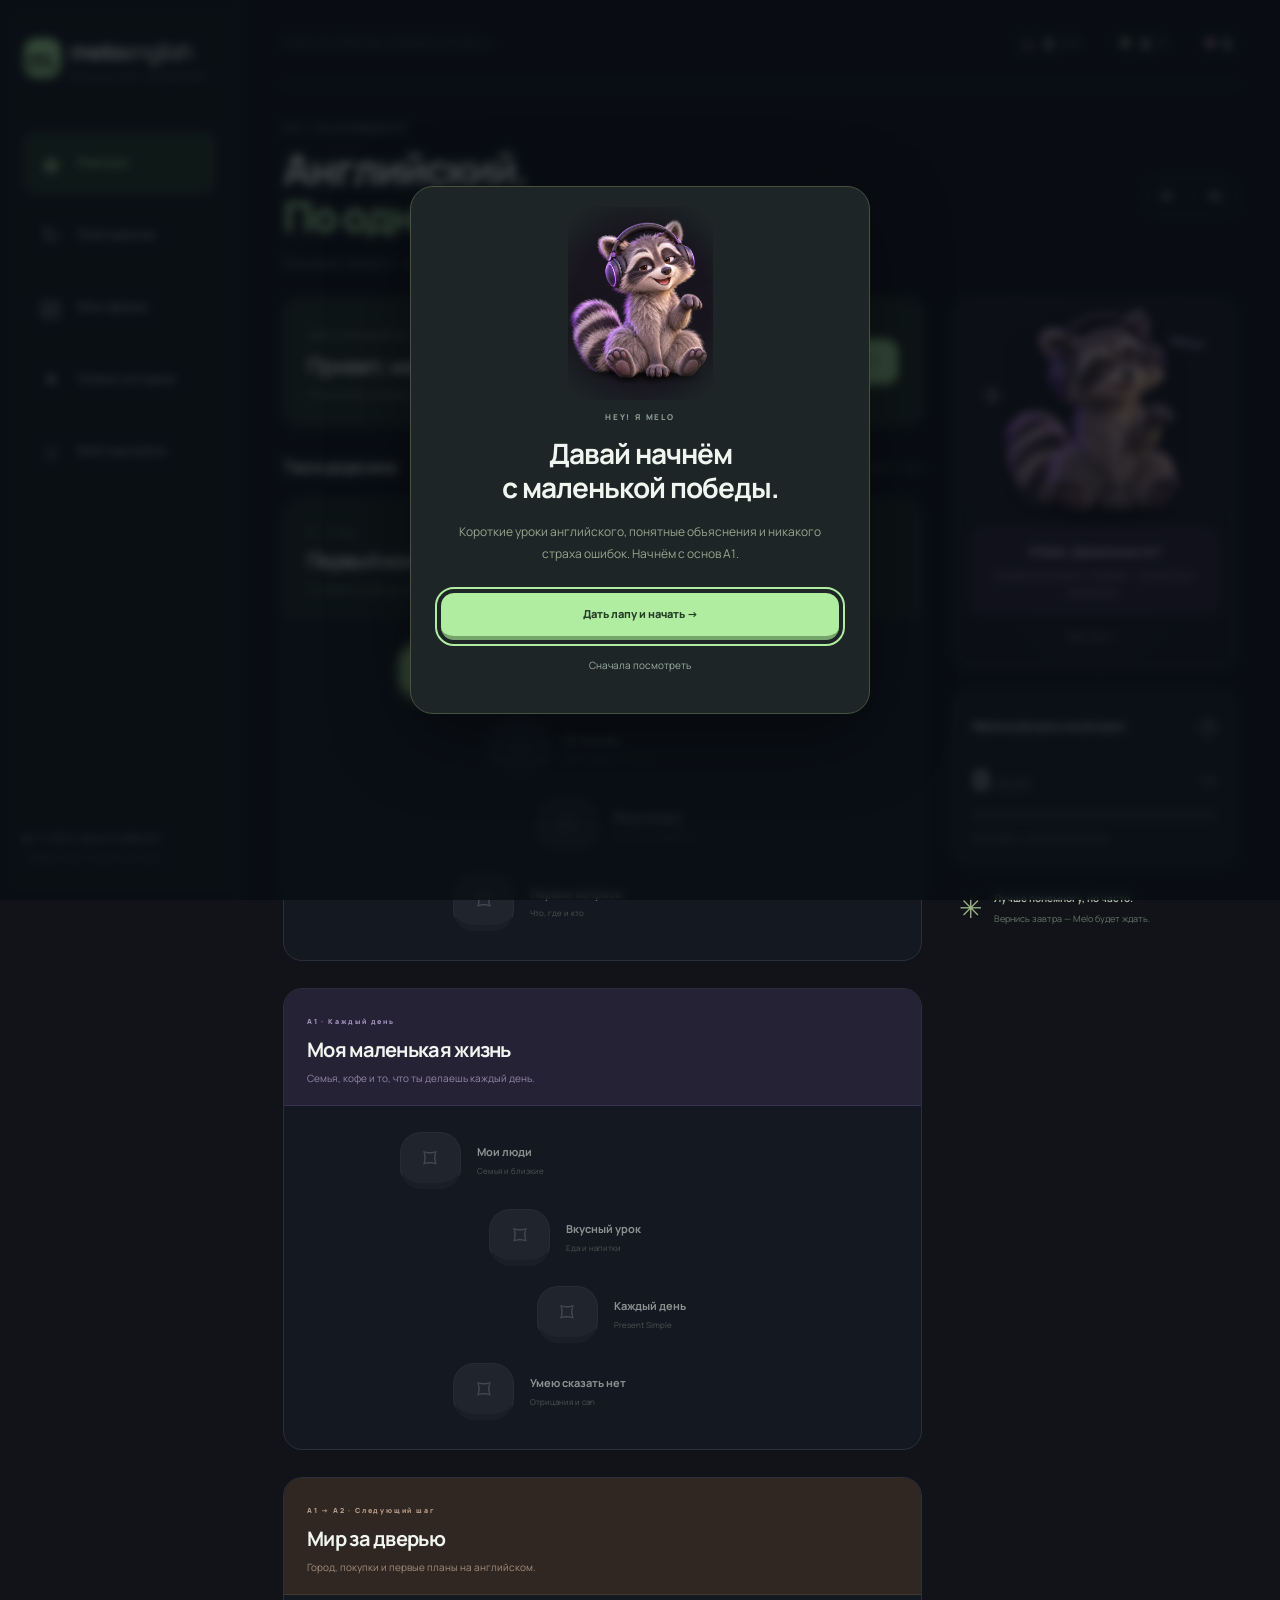
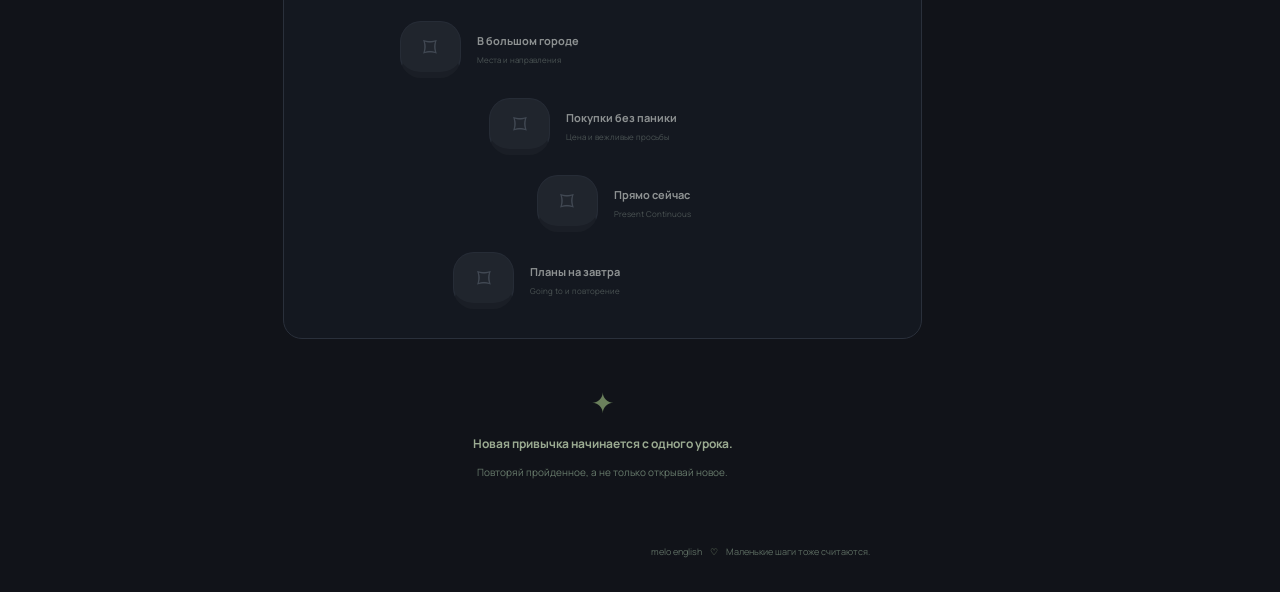
==== english/index.html @ e431b1c8 "Build Melo English learning app with 12 lessons, review, progress sync and gated Stars pack" ====
<!doctype html><html lang="ru"><head><meta charset="utf-8"><meta name="viewport" content="width=device-width,initial-scale=1,viewport-fit=cover"><meta name="theme-color" content="#111319"><title>Melo English — английский в хороших лапах</title><meta name="description" content="Короткие игровые уроки английского с енотом Melo: фразы, аудирование, повторение ошибок и прогресс."><link rel="stylesheet" href="style.css?v=1"><script src="https://telegram.org/js/telegram-web-app.js"></script></head><body>
<aside class="sidebar"><a class="brand" href="./"><span class="brand-mark">m.</span><span>melo<span class="brand-light">english</span><small>МАЛЕНЬКИЕ ШАГИ. БОЛЬШОЙ МИР.</small></span></a><nav aria-label="Разделы"><button data-page="learn" class="active"><span>◈</span>Учиться</button><button data-page="practice"><span>↻</span>Повторение<i id="mistakeBadge" hidden>0</i></button><button data-page="words"><span>▤</span>Мои фразы</button><button data-page="shop"><span>✦</span>Новые истории</button><button data-page="profile"><span>☺</span>Мой прогресс</button></nav><div class="sidebar-bottom"><span class="online-dot"></span> С тобой, фраза за фразой.<p>Никакой гонки. Только твой темп.</p></div></aside>
<main id="dashboard"><header class="topbar"><span id="breadcrumb">ТВОЙ АНГЛИЙСКИЙ НАЧИНАЕТСЯ ЗДЕСЬ</span><div class="stats"><button id="streakStat" title="Серия дней"><span>♨</span><b id="streakNumber">0</b><small>дней</small></button><button id="xpStat" title="Опыт"><span>✦</span><b id="xpNumber">0</b><small>XP</small></button><button id="heartsStat" title="Энергия для занятий"><span>♥</span><b id="heartsNumber">5</b></button></div></header>
<section id="learnPage" class="page"><div class="page-intro"><div><div class="eyebrow">HEY, ТЫ СПРАВИШЬСЯ</div><h1>Английский.<br><span>По одной победе.</span></h1><p>Пять минут сегодня — чуть больше уверенности завтра.</p></div><span class="level-pill">A1 <span>→</span> A2</span></div><div class="learning-layout"><div class="course-column"><article class="continue-card"><div><span class="eyebrow">ТВОЙ СЛЕДУЮЩИЙ ШАГ</span><h2 id="nextLessonTitle">Привет, мир</h2><p id="nextLessonDescription">Начни с простого hello.</p></div><button id="continueBtn" class="primary">Начать урок <span>→</span></button></article><div class="path-title"><h2>Твоя дорожка</h2><span>12 коротких уроков · 3 главы</span></div><div id="lessonPath"></div><div class="course-end"><span>✦</span><h3>Новая привычка начинается с одного урока.</h3><p>Повторяй пройденное, а не только открывай новое.</p></div></div><aside class="learning-aside"><article class="melo-card"><div class="melo-art"><div class="raccoon" role="img" aria-label="Енот Melo в фиолетовых наушниках"></div><span class="floating-note">hello!</span><span class="floating-spark">✧</span></div><div class="melo-chat"><b>Я Melo. Давай вместе?</b><p id="meloMessage">Ошибаться можно. Главное — не бояться пробовать.</p></div><button id="helloMelo" class="quiet-btn">Дай лапу ♡</button></article><article class="goal-card"><div class="card-top"><h3>Маленькая цель на сегодня</h3><span>◷</span></div><div class="goal-values"><b><span id="todayXp">0</span> <small>/ <span id="goalValue">20</span> XP</small></b><span id="goalPercent">0%</span></div><div class="meter"><div id="goalBar"></div></div><p id="goalMessage">Один урок — уже отличный план.</p></article><article class="mini-tip"><span>✳</span><div><b>Лучше понемногу, но часто.</b><p>Вернись завтра — Melo будет ждать.</p></div></article></aside></div></section>
<section id="practicePage" class="page" hidden><div class="page-intro"><div><div class="eyebrow">ОШИБКИ — ЭТО ПОДСКАЗКИ</div><h1>Попробуем<br><span>ещё раз?</span></h1><p>Сложные фразы возвращаются, пока не станут знакомыми.</p></div></div><div class="practice-hero"><span class="practice-symbol">↻</span><div><h2>Тренировка без давления</h2><p id="practiceDescription">Повтори фразы из пройденных уроков.</p></div><button id="practiceBtn" class="primary">Повторить · 5 минут</button></div><h2 class="section-label">Фразы, которым нужно внимание</h2><div id="mistakesList"></div></section>
<section id="wordsPage" class="page" hidden><div class="page-intro"><div><div class="eyebrow">ТВОЙ МАЛЕНЬКИЙ РАЗГОВОРНИК</div><h1>Не просто слова.<br><span>Готовые фразы.</span></h1><p>Всё, что ты уже встретил в уроках.</p></div></div><label class="word-search">⌕ <input id="wordSearch" type="search" placeholder="Найти фразу по-русски или по-английски" aria-label="Поиск фраз"></label><div id="wordsList"></div></section>
<section id="shopPage" class="page" hidden><div class="page-intro"><div><div class="eyebrow">АНГЛИЙСКИЙ ДЛЯ ТВОЕЙ ЖИЗНИ</div><h1>Больше историй.<br><span>Больше уверенности.</span></h1><p>Основной курс бесплатный. Дополнительные истории — по желанию.</p></div></div><article class="pack-card"><div class="pack-visual"><span>✈</span><i>LONDON · COFFEE · LET’S GO</i></div><div class="pack-info"><span class="eyebrow">ТЕМАТИЧЕСКИЙ НАБОР · A1–A2</span><h2>В поездке — как дома</h2><p>Шесть ситуаций: аэропорт, отель, кафе, транспорт, покупки и помощь. 36 полезных фраз с заданиями.</p><ul><li>Доступ без срока действия</li><li>Письмо, аудирование и сборка фраз</li><li>Объяснения ошибок и повторение</li></ul><button id="buyPack" class="primary">Проверяем доступность…</button><small id="salesNote">Оплата только через Telegram Stars. Разовая покупка, без подписки.</small></div></article><div id="premiumLessons"></div><p class="store-note">Покупка не нужна для продолжения основного курса. Доступ к набору выдаётся после подтверждения оплаты сервером. Вопросы по покупке — /paysupport в боте.</p><button id="restorePurchases" class="quiet-btn">Обновить покупки</button></section>
<section id="profilePage" class="page" hidden><div class="page-intro"><div><div class="eyebrow">ТВОЙ ПУТЬ — ТВОИМ ТЕМПОМ</div><h1>Уже есть<br><span>чем гордиться.</span></h1></div></div><div class="profile-grid"><article><span>✦</span><b id="profileXp">0</b><small>опыта получено</small></article><article><span>✓</span><b id="profileLessons">0</b><small>уроков пройдено</small></article><article><span>♨</span><b id="profileStreak">0</b><small>дней подряд</small></article></div><h2 class="section-label">Маленькие победы</h2><div id="achievements"></div><div class="settings-card"><h3>Настройки</h3><label>Ежедневная цель<select id="dailyGoal"><option value="20">20 XP · один урок</option><option value="40">40 XP · два урока</option><option value="60">60 XP · три урока</option></select></label><label class="switch-label">Озвучивать фразы<input id="speechSetting" type="checkbox" checked></label><label class="switch-label">Звуки ответов<input id="soundSetting" type="checkbox" checked></label><p id="syncStatus" role="status">Прогресс сохраняется на этом устройстве.</p><button id="syncBtn" class="quiet-btn">Синхронизировать</button><button id="exportProgress" class="quiet-btn">Скачать резервную копию</button><small id="telegramId"></small><button id="configurePayments" class="quiet-btn" hidden>Администратор: подключить события Stars</button></div></section>
<footer class="page-footer">melo english <span>♡</span> Маленькие шаги тоже считаются.</footer></main>
<nav class="mobile-nav" aria-label="Нижнее меню"><button data-page="learn" class="active">◈<small>Учиться</small></button><button data-page="practice">↻<small>Повторить</small></button><button data-page="words">▤<small>Фразы</small></button><button data-page="shop">✦<small>Истории</small></button><button data-page="profile">☺<small>Профиль</small></button></nav>
<section id="lessonScreen" class="lesson-screen" hidden><header class="lesson-top"><button id="exitLesson" class="exit-btn" aria-label="Выйти из урока">×</button><div class="lesson-progress"><div id="lessonProgress"></div></div><span id="questionCount">1 / 8</span><span class="lesson-hearts">♥ <b id="lessonHearts">5</b></span></header><div class="exercise-wrap"><div class="exercise-topline"><span id="exerciseType" class="eyebrow">ВЫБЕРИ ПЕРЕВОД</span><span id="lessonName"></span></div><h1 id="questionTitle">Как это по-русски?</h1><div class="prompt-card"><div class="mini-raccoon raccoon" aria-hidden="true"></div><div class="prompt-bubble"><button id="speakPrompt" aria-label="Прослушать фразу">♫</button><span id="questionPrompt"></span><button id="revealListening" class="quiet-btn" hidden>Не слышно? Показать текст</button></div></div><div id="answerArea"></div><div id="helpArea" class="exercise-help"></div></div><footer id="answerFooter" class="answer-footer"><div class="answer-footer-inner"><div id="feedback" role="status"></div><button id="checkAnswer" class="primary" disabled>Проверить</button></div></footer></section>
<section id="resultScreen" class="result-screen" hidden><div class="result-confetti" aria-hidden="true">✦ · ✧ · ✦</div><div class="result-melo raccoon"></div><span class="eyebrow">ЕЩЁ ОДИН МАЛЕНЬКИЙ ШАГ</span><h1 id="resultTitle">Отличная работа!</h1><p id="resultMessage"></p><div class="result-stats"><article><small>ОПЫТ</small><b id="resultXp">+20 XP</b></article><article><small>ТОЧНОСТЬ</small><b id="resultAccuracy">100%</b></article><article><small>ВРЕМЯ</small><b id="resultTime">2:30</b></article></div><button id="resultContinue" class="primary">Продолжить →</button><button id="resultPractice" class="quiet-btn">Повторить сложные фразы</button></section>
<dialog id="tipDialog"><button class="dialog-close" data-close="tipDialog" aria-label="Закрыть">×</button><span class="eyebrow">СНАЧАЛА РАЗБЕРЁМСЯ</span><h2 id="tipTitle"></h2><p id="tipText"></p><button id="tipStart" class="primary">Поехали →</button></dialog>
<dialog id="onboarding"><div class="onboarding-melo raccoon"></div><span class="eyebrow">HEY! Я MELO</span><h2>Давай начнём<br>с маленькой победы.</h2><p>Короткие уроки английского, понятные объяснения и никакого страха ошибок. Начнём с основ A1.</p><button id="onboardingStart" class="primary">Дать лапу и начать →</button><button id="onboardingLater" class="quiet-btn">Сначала посмотреть</button></dialog>
<dialog id="exitDialog"><h2>Закончим позже?</h2><p>Пройденные уроки сохранятся. Текущий урок начнётся сначала.</p><button id="stayLesson" class="primary">Продолжить урок</button><button id="leaveLesson" class="quiet-btn">Выйти</button></dialog>
<div id="toast" role="status" hidden></div><script src="motion.js?v=1"></script><script src="course.js?v=1"></script><script src="app.js?v=1"></script></body></html>
---- english/style.css ----
@import url('https://fonts.googleapis.com/css2?family=Manrope:wght@400;500;600;700;800&display=swap');
:root{color-scheme:dark;--bg:#111319;--panel:#191d25;--line:#2a303b;--text:#f1f5ef;--muted:#8c96a3;--mint:#b0eda0;--violet:#bea9f2;--peach:#efb48f;--danger:#f39d9d}*{box-sizing:border-box}body{margin:0;font:14px/1.5 Manrope,-apple-system,BlinkMacSystemFont,'Segoe UI',sans-serif;background:var(--bg);color:var(--text)}button,input,textarea,select{font:inherit}button{border:0;background:none;color:inherit;cursor:pointer;-webkit-tap-highlight-color:transparent}button:disabled{opacity:.4;cursor:default}button:not(:disabled):hover{filter:brightness(1.09)}button:focus-visible,a:focus-visible,input:focus-visible,select:focus-visible{outline:2px solid var(--mint);outline-offset:4px}a{color:inherit;text-decoration:none}[hidden]{display:none!important}.sidebar{position:fixed;width:240px;inset:0 auto 0 0;border-right:1px solid var(--line);background:#14171e;padding:34px 24px;z-index:5}.brand{display:flex;align-items:center;gap:9px;font-size:23px;font-weight:800;letter-spacing:-1.2px}.brand-mark{display:grid;place-items:center;width:37px;height:40px;background:var(--mint);color:#243324;border-radius:13px;font-size:28px;padding-right:3px;letter-spacing:-3px}.brand-light{font-weight:500}.brand small{display:block;font-size:6px;letter-spacing:1.2px;color:#778475;margin-top:4px}.sidebar nav{display:grid;gap:10px;margin-top:50px}.sidebar nav button{position:relative;display:flex;align-items:center;gap:15px;font-size:13px;font-weight:700;text-align:left;padding:13px 15px;color:#8d98a4;border-radius:13px}.sidebar nav button>span{font-size:24px;font-weight:400;width:23px;text-align:center}.sidebar nav button.active{background:#243a2a;color:var(--mint);box-shadow:inset 0 0 0 1px #425a3b}.sidebar nav i{position:absolute;right:10px;top:8px;font-size:8px;background:var(--violet);border-radius:7px;color:#382844;padding:1px 5px;font-style:normal}.sidebar-bottom{position:absolute;bottom:30px;font-size:10px;color:#9aa597}.sidebar-bottom p{font-size:9px;color:#5e6b63;margin:6px 0}.online-dot{display:inline-block;width:5px;height:5px;border-radius:50%;background:var(--mint);margin-right:5px}main{margin-left:240px;padding:0 43px;max-width:1550px}.topbar{height:87px;border-bottom:1px solid var(--line);display:flex;align-items:center;justify-content:space-between;gap:15px}.topbar>span{font-size:8px;letter-spacing:1.6px;color:#7f8b85}.stats{display:flex;gap:25px}.stats button{display:flex;gap:7px;align-items:center;font-size:14px}.stats button span{color:var(--mint);font-size:20px}.stats button:first-child span{color:var(--peach)}.stats button:last-child span{color:#df9dae}.stats small{font-size:9px;color:#77817e}.page-intro{display:flex;align-items:center;justify-content:space-between;margin:35px 0 27px}.eyebrow{font-size:8px;letter-spacing:1.8px;color:#8d9b91;font-weight:800}h1{font-size:42px;line-height:1.13;letter-spacing:-2px;font-weight:800;margin:12px 0 14px}h1 span{color:var(--mint)}.page-intro p{color:var(--muted);font-size:11px;margin:0}.level-pill{display:flex;gap:12px;align-items:center;border:1px solid #394336;border-radius:30px;padding:9px 14px;color:#b9d0b2;font-size:11px;font-weight:700}.level-pill span{color:#576451}.learning-layout{display:grid;grid-template-columns:minmax(300px,1fr) 285px;gap:30px}.continue-card{display:flex;align-items:center;justify-content:space-between;gap:20px;padding:23px;background:#222e25;border:1px solid #3d503b;border-radius:18px}.continue-card .eyebrow{color:#8aa47e;font-size:7px;letter-spacing:1.4px}.continue-card h2{font-size:22px;margin:7px 0 4px;letter-spacing:-.8px}.continue-card p{font-size:10px;color:#91a08a;margin:0}.primary{padding:13px 23px;background:var(--mint);color:#253c26;border-radius:13px;border-bottom:4px solid #76a56b;font-size:11px;font-weight:800;white-space:nowrap;transition:transform .1s}.primary:not(:disabled):active{transform:translateY(2px);border-bottom-width:2px}.primary span{margin-left:15px}.path-title{display:flex;justify-content:space-between;align-items:center;margin:28px 0 19px}.path-title h2{font-size:17px;letter-spacing:-.5px;margin:0}.path-title span{font-size:8px;color:#6e7a75}.unit{margin-bottom:27px;border:1px solid var(--line);border-radius:19px;overflow:hidden;background:#141820}.unit-header{padding:19px 23px;background:#1c2722;border-bottom:1px solid #293a2c}.unit-header .eyebrow{color:#8aa580;font-size:7px}.unit-header h2{font-size:20px;letter-spacing:-.7px;margin:6px 0}.unit-header p{font-size:10px;color:#879882;margin:0}.unit.violet .unit-header{background:#262236;border-color:#3a3151}.unit.violet .eyebrow{color:#a796c5}.unit.violet p{color:#9386a8}.unit.peach .unit-header{background:#302723;border-color:#46382e}.unit.peach .eyebrow{color:#bba18c}.unit.peach p{color:#a18d7e}.lesson-nodes{display:grid;padding:25px 20px 28px;gap:18px}.lesson-node{display:flex;gap:16px;align-items:center;width:fit-content;max-width:100%;position:relative}.lesson-node:nth-child(4n+1){margin-left:15%}.lesson-node:nth-child(4n+2){margin-left:30%}.lesson-node:nth-child(4n+3){margin-left:38%}.lesson-node:nth-child(4n){margin-left:24%}.node-circle{width:61px;height:57px;border-radius:21px;background:#2a3039;border:1px solid #363d49;border-bottom:6px solid #20242b;display:grid;place-items:center;font-size:27px;color:#67717d;flex-shrink:0}.lesson-node.unlocked .node-circle{background:#aadf99;color:#2c4c2b;border-color:#8abe76;border-bottom-color:#698b56}.lesson-node.done .node-circle{background:#3c5840;color:#badfac;border-color:#506b43;border-bottom-color:#2b412d}.lesson-node.current .node-circle{box-shadow:0 0 0 5px #b0eda013,0 0 0 6px #9bcf7335}.violet .lesson-node.unlocked .node-circle{background:#b7a2e4;color:#3f2b60;border-color:#9a86c7;border-bottom-color:#6f5a99}.peach .lesson-node.unlocked .node-circle{background:#e8ae88;color:#62422d;border-color:#bf8d6c;border-bottom-color:#997357}.node-description{text-align:left}.node-description b{display:block;font-size:11px}.node-description small{display:block;font-size:8px;color:#78847e;margin-top:4px}.lesson-node.locked{opacity:.55}.current-label{display:block;color:var(--mint);font-size:7px;letter-spacing:1px;font-weight:800;margin-bottom:5px}.node-stars{font-size:9px;color:#e6d38d;letter-spacing:2px;margin-top:4px}.melo-card{border:1px solid #3c304a;border-radius:21px;background:radial-gradient(ellipse at 50% 20%,#38224766,transparent 75%),#1a1722;overflow:hidden;padding:0 16px 15px;text-align:center}.melo-art{height:220px;position:relative;display:flex;align-items:center;justify-content:center;margin-top:7px}.raccoon{background-image:url('../assets/melo-3d.webp');background-size:400% 100%;background-repeat:no-repeat;background-position:0 0;aspect-ratio:3/4;mask-image:radial-gradient(ellipse 72% 59% at 50% 51%,#000 65%,transparent 100%);-webkit-mask-image:radial-gradient(ellipse 72% 59% at 50% 51%,#000 65%,transparent 100%)}.melo-art .raccoon{width:187px;height:249px;position:relative;margin-top:0}.floating-note{position:absolute;right:14px;top:27px;transform:rotate(10deg);font-size:13px;color:#bba1d8;font-weight:700}.floating-spark{position:absolute;left:10px;top:65px;color:#b8a0cf;font-size:32px}.melo-chat{background:#2c2237;border:1px solid #4a355b;padding:13px 12px;border-radius:14px;position:relative;margin-top:0}.melo-chat b{font-size:12px;color:#e0cef0}.melo-chat p{font-size:10px;color:#ac94bd;margin:6px 0 0;line-height:1.7}.quiet-btn{font-size:10px;color:#9dafa0;padding:10px 13px;border-radius:12px}.melo-card .quiet-btn{color:#ac8ec1;margin-top:4px}.goal-card{padding:20px;border:1px solid var(--line);border-radius:18px;margin-top:20px;background:var(--panel)}.card-top{display:flex;align-items:center;justify-content:space-between;gap:8px}.card-top h3{font-size:11px;margin:0}.card-top>span{font-size:20px;color:#a2b095}.goal-values{display:flex;justify-content:space-between;align-items:center;margin:20px 0 12px}.goal-values b{font-size:25px;letter-spacing:-1px}.goal-values small{font-size:12px;color:#707d76;font-weight:500;letter-spacing:0}.goal-values>span{font-size:10px;color:#8fa47d}.meter{height:8px;background:#2a3235;border-radius:20px;overflow:hidden}.meter>div{height:100%;width:0;background:var(--mint);border-radius:20px;transition:width .4s}.goal-card p{font-size:9px;color:#778579;margin:12px 0 0}.mini-tip{display:flex;gap:12px;margin-top:21px;padding:0 7px}.mini-tip>span{font-size:28px;color:#99b282}.mini-tip b{font-size:10px;color:#a6b59d}.mini-tip p{font-size:9px;color:#657568;line-height:1.8;margin:4px 0}.course-end{padding:15px 20px 30px;text-align:center}.course-end>span{font-size:28px;color:#6b805c}.course-end h3{font-size:12px;color:#9bab92}.course-end p{font-size:10px;color:#687b6c}.page-footer{text-align:center;padding:25px 0 34px;color:#5e6e63;font-size:9px}.page-footer span{color:#899e7b;padding:0 6px}.mobile-nav{display:none}.practice-hero{display:flex;gap:20px;align-items:center;justify-content:space-between;background:#232036;border:1px solid #403550;padding:25px;border-radius:20px}.practice-symbol{font-size:54px;color:var(--violet)}.practice-hero h2{font-size:20px;margin:0 0 8px}.practice-hero p{font-size:11px;color:#a497b7}.section-label{font-size:19px;margin:30px 0 16px;letter-spacing:-.5px}.phrase-card{padding:17px 19px;border:1px solid var(--line);background:#191e26;border-radius:15px;display:flex;gap:15px;align-items:center;margin:10px 0}.phrase-card div{flex:1}.phrase-card b{font-size:13px;display:block}.phrase-card p{color:#88969c;font-size:11px;margin:5px 0}.phrase-card button{font-size:23px;color:#a9c496;width:35px;height:35px;border-radius:10px;background:#263629}.empty-note{font-size:12px;color:#829186;border:1px dashed #384338;border-radius:15px;padding:25px;text-align:center}.word-search{display:flex;align-items:center;gap:10px;border:1px solid var(--line);border-radius:13px;background:var(--panel);padding:12px 16px;margin:20px 0}.word-search input{width:100%;background:none;border:0;color:#dce4db;font-size:12px;outline:none}.pack-card{display:grid;grid-template-columns:.8fr 1.2fr;border:1px solid #52402f;border-radius:23px;overflow:hidden;background:#27211f}.pack-visual{position:relative;display:grid;place-items:center;background:radial-gradient(ellipse,#69503944,transparent 75%),#33291f;min-height:300px;overflow:hidden}.pack-visual>span{font-size:140px;color:#e9bd8c;transform:rotate(-18deg);text-shadow:0 15px 0 #0001}.pack-visual i{position:absolute;bottom:27px;font-style:normal;font-size:8px;letter-spacing:2px;color:#a18c70}.pack-info{padding:32px}.pack-info h2{font-size:28px;letter-spacing:-1px;margin:10px 0 15px}.pack-info p{font-size:12px;color:#b1a394}.pack-info ul{padding-left:18px;color:#ad9c87;font-size:11px;line-height:2.2}.pack-info .primary{margin-top:15px}.pack-info small{display:block;margin-top:13px;color:#8f7b66;font-size:9px}.store-note{font-size:10px;color:#7c8a7b;margin:24px 0 6px;line-height:1.8}.profile-grid{display:grid;grid-template-columns:repeat(3,1fr);gap:17px}.profile-grid article{border:1px solid var(--line);border-radius:18px;padding:25px;background:var(--panel);display:grid;gap:6px}.profile-grid article>span{font-size:25px;color:var(--mint)}.profile-grid b{font-size:34px}.profile-grid small{color:#78887e;font-size:10px}.achievement{display:flex;align-items:center;gap:14px;border:1px solid var(--line);padding:16px 19px;border-radius:14px;margin:10px 0;background:#191e25;opacity:.45}.achievement.earned{opacity:1;border-color:#3d5739}.achievement>span{font-size:27px;color:#c9c383}.achievement b{font-size:12px;display:block}.achievement small{font-size:10px;color:#84917f}.settings-card{background:var(--panel);border:1px solid var(--line);border-radius:18px;padding:22px;margin-top:28px}.settings-card h3{margin:0 0 20px}.settings-card>label{display:flex;align-items:center;justify-content:space-between;gap:15px;font-size:12px;margin:15px 0}.settings-card select{background:#11171a;color:#bac9b2;border:1px solid #384636;border-radius:10px;padding:8px 10px;font-size:11px}.settings-card input{accent-color:var(--mint);width:18px;height:18px}.settings-card p,.settings-card small{font-size:10px;color:#778779}.settings-card small{display:block;margin-top:14px}.lesson-screen,.result-screen{position:fixed;inset:0;background:#11161b;z-index:20;overflow-y:auto;overscroll-behavior:contain}.lesson-top{display:flex;align-items:center;gap:18px;max-width:970px;margin:auto;padding:30px 32px}.exit-btn{font-size:31px;color:#7e8c88;line-height:1;padding:3px 6px}.lesson-progress{flex:1;height:13px;border-radius:20px;background:#2b3638;overflow:hidden}.lesson-progress>div{height:100%;width:0;background:var(--mint);border-radius:20px;transition:width .35s}.lesson-top>span{font-size:10px;color:#73867d}.lesson-top .lesson-hearts{color:#d59aa8;white-space:nowrap;font-size:17px}.exercise-wrap{max-width:710px;margin:28px auto 140px;padding:0 25px}.exercise-topline{display:flex;align-items:center;justify-content:space-between;gap:15px;margin-bottom:20px}.exercise-topline .eyebrow{color:#849d74}.exercise-topline>span:last-child{font-size:9px;color:#64786b}.exercise-wrap h1{font-size:30px;letter-spacing:-1px;line-height:1.3;margin:0 0 25px}.prompt-card{display:flex;align-items:center;gap:20px;min-height:112px;margin-bottom:25px}.mini-raccoon{width:80px;height:108px;flex-shrink:0;background-image:url('../assets/melo-3d.webp');background-size:400% 100%;mask-image:radial-gradient(ellipse 72% 60% at 50% 51%,#000 65%,transparent 100%)}.prompt-bubble{position:relative;display:flex;align-items:center;gap:12px;flex-wrap:wrap;border:1px solid #3a4c40;border-radius:17px;padding:17px 20px;color:#e2eadd;min-height:70px;flex:1;background:#1b2723}.prompt-bubble:before{content:'';position:absolute;left:-7px;top:25px;width:12px;height:12px;background:#1b2723;border-left:1px solid #3a4c40;border-bottom:1px solid #3a4c40;transform:rotate(45deg)}.prompt-bubble>span{font-size:17px;font-weight:700}.prompt-bubble>button:first-child{font-size:24px;color:#b1d29d;padding:0}.prompt-bubble .quiet-btn{font-size:9px;flex-basis:100%;padding:0;text-align:left}.choices{display:grid;grid-template-columns:1fr 1fr;gap:12px}.choice{border:2px solid #34403f;border-bottom:4px solid #283331;border-radius:14px;padding:16px 15px;text-align:left;background:#1a2325;font-size:13px;min-height:75px;display:flex;gap:12px;align-items:center}.choice>small{border:1px solid #46574b;border-radius:6px;display:grid;place-items:center;min-width:24px;height:24px;color:#83947e;font-size:10px}.choice.selected{border-color:#9ac484;background:#2d412d;color:#c1e8a9}.choice.correct{border-color:#a7d88c;background:#2e4c2e}.choice.wrong{border-color:#c98484;background:#432b30}.answer-input{background:#1a2325;border:2px solid #3a4b42;border-radius:15px;min-height:110px;width:100%;color:#e4edde;font-size:17px;padding:19px;resize:vertical;outline:none}.answer-input:focus{border-color:#97bd83}.answer-input::placeholder{color:#64786b}.sentence-area{min-height:90px;padding:10px 5px;border-top:1px solid #35473a;border-bottom:1px solid #35473a;margin-bottom:23px;display:flex;align-content:flex-start;flex-wrap:wrap;gap:8px}.word-bank{display:flex;justify-content:center;flex-wrap:wrap;gap:9px}.word-chip{padding:10px 15px;background:#25302f;border:1px solid #46564a;border-bottom:3px solid #17201d;border-radius:10px;font-size:14px;min-height:43px}.word-bank .word-chip.used{opacity:.18}.exercise-help{font-size:10px;color:#687f6f;margin-top:22px;line-height:1.8}.answer-footer{position:fixed;bottom:0;left:0;right:0;border-top:1px solid #2e3e33;background:#161e1d;padding:21px 30px;min-height:99px}.answer-footer-inner{max-width:850px;margin:auto;display:flex;align-items:center;justify-content:space-between;gap:25px}.answer-footer .primary{min-width:170px}.answer-footer.correct{background:#263e29;border-color:#47643f}.answer-footer.wrong{background:#3a272d;border-color:#69404b}.answer-footer.wrong .primary{background:#ebaeae;color:#532d37;border-bottom-color:#a86f7e}#feedback{font-size:11px;line-height:1.8;color:#9fb88f;max-width:600px}#feedback b{display:block;font-size:17px;color:#c4e9b0;margin-bottom:2px}.wrong #feedback{color:#d8a8ad}.wrong #feedback b{color:#ffd1d3}.result-screen{text-align:center;display:flex;align-items:center;flex-direction:column;padding:35px 20px}.result-confetti{font-size:28px;letter-spacing:17px;color:#a8b670}.result-melo{width:155px;height:206px;flex-shrink:0;margin:0 auto 15px}.result-screen h1{font-size:35px;color:var(--mint);margin:12px 0}.result-screen>p{max-width:450px;font-size:12px;color:#8eaa8d}.result-stats{display:flex;gap:15px;margin:20px auto 28px}.result-stats article{border:1px solid #40543a;border-radius:14px;background:#202d21;padding:14px 22px;min-width:115px}.result-stats small{display:block;color:#7d9a71;font-size:8px;letter-spacing:1px}.result-stats b{font-size:23px;display:block;margin-top:5px;color:#c4e5ae}.result-screen>.primary{min-width:255px}.result-screen>.quiet-btn{margin-top:8px}dialog{border:1px solid #46543f;background:#1d2526;color:var(--text);padding:30px;border-radius:23px;width:min(460px,90vw);box-shadow:0 20px 80px #0006}dialog::backdrop{background:#080d12bd;backdrop-filter:blur(5px)}dialog h2{font-size:28px;letter-spacing:-1px;line-height:1.2;margin:12px 0 16px}dialog p{font-size:12px;color:#96a78d;line-height:1.9}dialog .primary{width:100%;margin-top:15px}dialog .quiet-btn{width:100%;margin-top:8px}.dialog-close{position:absolute;right:15px;top:10px;font-size:25px;color:#8c9b82}.onboarding-melo{width:145px;height:193px;margin:-10px auto 4px}#onboarding{text-align:center}#toast{position:fixed;left:50%;bottom:28px;transform:translateX(-50%);max-width:90vw;width:max-content;z-index:60;background:#2c3a2d;border:1px solid #637558;color:#dbedcf;padding:13px 19px;font-size:11px;border-radius:14px;box-shadow:0 8px 25px #0005}.raccoon.greet{animation:hello 1s ease-in-out}.melo-card.celebrate .raccoon{animation:hello .8s ease-in-out}@keyframes hello{25%{transform:rotate(-4deg) translateY(-3px)}65%{transform:rotate(4deg) translateY(-3px)}}
@media(min-width:1500px){main{margin:auto;padding-left:285px}}@media(max-width:1150px){.sidebar{width:205px;padding:30px 18px}.brand{font-size:21px}.brand small{font-size:5px}.sidebar nav button{padding:12px 10px;font-size:12px;gap:11px}main{margin-left:205px;padding:0 28px}.learning-layout{grid-template-columns:minmax(280px,1fr) 240px;gap:22px}.melo-art{height:200px}.melo-art .raccoon{width:170px;height:226px}.continue-card{padding:20px;flex-wrap:wrap}.continue-card .primary{width:100%;text-align:center}.continue-card .primary span{float:right}.page-intro h1{font-size:36px}.lesson-node:nth-child(4n+3){margin-left:27%}.lesson-node:nth-child(4n+2){margin-left:21%}.lesson-node:nth-child(4n){margin-left:15%}.practice-hero{flex-wrap:wrap}.practice-hero .primary{margin-left:auto}}
@media(max-width:850px){.learning-layout{display:flex;flex-direction:column}.learning-aside{display:grid;grid-template-columns:1fr 1fr;gap:15px;order:-1}.melo-card{display:flex;align-items:center;padding:12px;grid-column:1/-1;position:relative;min-height:140px;text-align:left}.melo-art{width:120px;height:120px;flex-shrink:0;margin:0}.melo-art .raccoon{width:110px;height:146px;margin:0}.floating-note,.floating-spark{display:none}.melo-chat{background:none;border:0;padding:10px;max-width:360px}.melo-card .quiet-btn{position:absolute;right:12px;bottom:9px;font-size:9px;padding:6px 9px}.goal-card{grid-column:1/-1;margin:0;padding:17px}.goal-card .card-top{float:left;width:50%}.goal-values{margin:0 0 10px;justify-content:flex-end;gap:12px}.goal-values b{font-size:20px}.goal-card p{margin-top:8px}.mini-tip{display:none}.continue-card{flex-wrap:nowrap}.continue-card .primary{width:auto}.course-column{margin-top:5px}.pack-card{grid-template-columns:1fr}.pack-visual{min-height:180px}.pack-visual>span{font-size:100px}.pack-visual i{bottom:16px}.pack-info{padding:25px}.lesson-node:nth-child(4n+1){margin-left:18%}.lesson-node:nth-child(4n+2){margin-left:35%}.lesson-node:nth-child(4n+3){margin-left:43%}.lesson-node:nth-child(4n){margin-left:30%}}
@media(max-width:650px){.sidebar{display:none}main{margin:0;padding:0 20px 85px}.topbar{height:65px}.topbar>span{font-size:6px;max-width:130px;line-height:1.8;letter-spacing:1px}.stats{gap:14px}.stats button{font-size:12px;padding:0;gap:4px}.stats button span{font-size:18px}.stats small{display:none}.page-intro{margin:26px 0 22px}.page-intro h1{font-size:33px;letter-spacing:-1.5px;margin:9px 0 12px}.page-intro p{font-size:10px;max-width:240px;line-height:1.7}.eyebrow{font-size:7px;letter-spacing:1.3px}.level-pill{font-size:10px;padding:7px 10px;gap:8px}.learning-layout{gap:17px}.learning-aside{gap:13px}.melo-card{min-height:127px;padding:8px}.melo-art{width:108px;height:109px}.melo-art .raccoon{width:104px;height:138px}.melo-chat{padding:8px 6px 17px}.melo-chat b{font-size:11px}.melo-chat p{font-size:9px;line-height:1.8}.melo-card .quiet-btn{bottom:7px;right:12px;font-size:8px}.goal-card{padding:16px}.card-top h3{font-size:10px;max-width:130px}.card-top>span{display:none}.goal-values b{font-size:19px}.goal-values small{font-size:10px}.goal-card p{font-size:8px}.continue-card{padding:19px;gap:15px}.continue-card h2{font-size:20px}.continue-card p{font-size:9px;max-width:150px}.continue-card .eyebrow{font-size:6px}.continue-card .primary{font-size:9px;padding:11px 13px}.continue-card .primary span{margin-left:9px}.path-title{margin:23px 0 15px}.path-title h2{font-size:16px}.path-title span{font-size:7px}.unit{border-radius:17px;margin-bottom:20px}.unit-header{padding:17px 20px}.unit-header h2{font-size:19px}.unit-header p{font-size:9px}.lesson-nodes{padding:24px 12px 28px;gap:20px}.lesson-node{gap:13px}.lesson-node:nth-child(4n+1){margin-left:8%}.lesson-node:nth-child(4n+2){margin-left:24%}.lesson-node:nth-child(4n+3){margin-left:32%}.lesson-node:nth-child(4n){margin-left:18%}.node-circle{width:58px;height:54px;border-radius:19px;font-size:26px}.node-description b{font-size:10px}.node-description small{font-size:7px;max-width:125px}.current-label{font-size:6px;letter-spacing:.9px}.course-end{padding:10px 20px 22px}.course-end h3{font-size:11px}.course-end p{font-size:9px}.page-footer{padding:12px 0 25px;font-size:8px}.mobile-nav{position:fixed;inset:auto 0 0;display:flex;align-items:stretch;background:#151b21f5;backdrop-filter:blur(15px);border-top:1px solid #2e3b32;height:calc(64px + env(safe-area-inset-bottom));padding-bottom:env(safe-area-inset-bottom);z-index:8}.mobile-nav button{flex:1;font-size:23px;line-height:1.1;color:#64776b}.mobile-nav small{display:block;font-size:8px;margin-top:5px}.mobile-nav button.active{color:var(--mint)}.practice-hero{padding:20px;gap:15px}.practice-symbol{font-size:42px}.practice-hero h2{font-size:17px}.practice-hero p{font-size:10px}.practice-hero .primary{width:100%;font-size:11px}.section-label{font-size:17px;margin:25px 0 15px}.phrase-card{padding:14px;gap:10px;border-radius:13px}.phrase-card b{font-size:11px}.phrase-card p{font-size:10px}.phrase-card button{font-size:20px}.word-search input{font-size:11px}.pack-info h2{font-size:25px}.pack-info p{font-size:11px}.pack-info .primary{width:100%}.profile-grid{gap:9px}.profile-grid article{padding:16px 13px;border-radius:14px}.profile-grid b{font-size:26px}.profile-grid small{font-size:8px}.profile-grid article>span{font-size:22px}.settings-card{padding:18px}.settings-card label{font-size:11px}.settings-card select{font-size:10px;max-width:170px}.lesson-top{padding:20px 17px;gap:11px}.exit-btn{font-size:27px}.lesson-progress{height:11px}.lesson-top>span{font-size:8px}.lesson-top .lesson-hearts{font-size:15px}.exercise-wrap{padding:0 22px;margin:26px auto 175px}.exercise-wrap h1{font-size:25px;margin-bottom:23px;letter-spacing:-.8px}.exercise-topline{margin-bottom:18px}.exercise-topline>span:last-child{font-size:8px}.prompt-card{gap:13px;min-height:106px}.mini-raccoon{width:67px;height:90px}.prompt-bubble{padding:15px;gap:9px}.prompt-bubble>span{font-size:14px}.prompt-bubble>button:first-child{font-size:23px}.choices{grid-template-columns:1fr;gap:10px}.choice{min-height:59px;font-size:12px;padding:12px 14px;border-radius:13px}.choice>small{font-size:9px;min-width:22px;height:22px}.answer-input{font-size:16px;min-height:110px;padding:16px}.word-chip{font-size:13px;padding:9px 12px;min-height:40px}.sentence-area{min-height:96px}.word-bank{gap:8px}.answer-footer{padding:16px 22px calc(17px + env(safe-area-inset-bottom));min-height:90px}.answer-footer-inner{flex-wrap:wrap;gap:11px}.answer-footer .primary{width:100%;min-width:0;padding:13px 20px;font-size:11px}#feedback{font-size:10px;max-width:none}#feedback b{font-size:15px}.result-screen{padding:25px 22px}.result-melo{width:137px;height:182px}.result-screen h1{font-size:28px}.result-screen>p{font-size:11px;line-height:1.8}.result-confetti{font-size:24px}.result-stats{gap:9px;width:100%;max-width:380px}.result-stats article{flex:1;padding:13px 8px;min-width:0}.result-stats b{font-size:20px}.result-stats small{font-size:7px}.result-screen>.primary{width:100%;max-width:380px}.result-screen>.quiet-btn{font-size:10px}dialog{padding:25px}dialog h2{font-size:26px}dialog p{font-size:11px}.onboarding-melo{width:130px;height:173px}#toast{bottom:calc(80px + env(safe-area-inset-bottom));font-size:10px;padding:11px 15px}}
@media(prefers-reduced-motion:reduce){*,*:before,*:after{animation:none!important;transition:none!important;scroll-behavior:auto!important}}
.raccoon{position:relative;overflow:hidden}.melo-motion-canvas{position:absolute;inset:0;width:100%;height:100%;display:none}.raccoon.has-motion .melo-motion-canvas{display:block}
@media(prefers-reduced-motion:reduce){.melo-motion-canvas{display:none!important}}
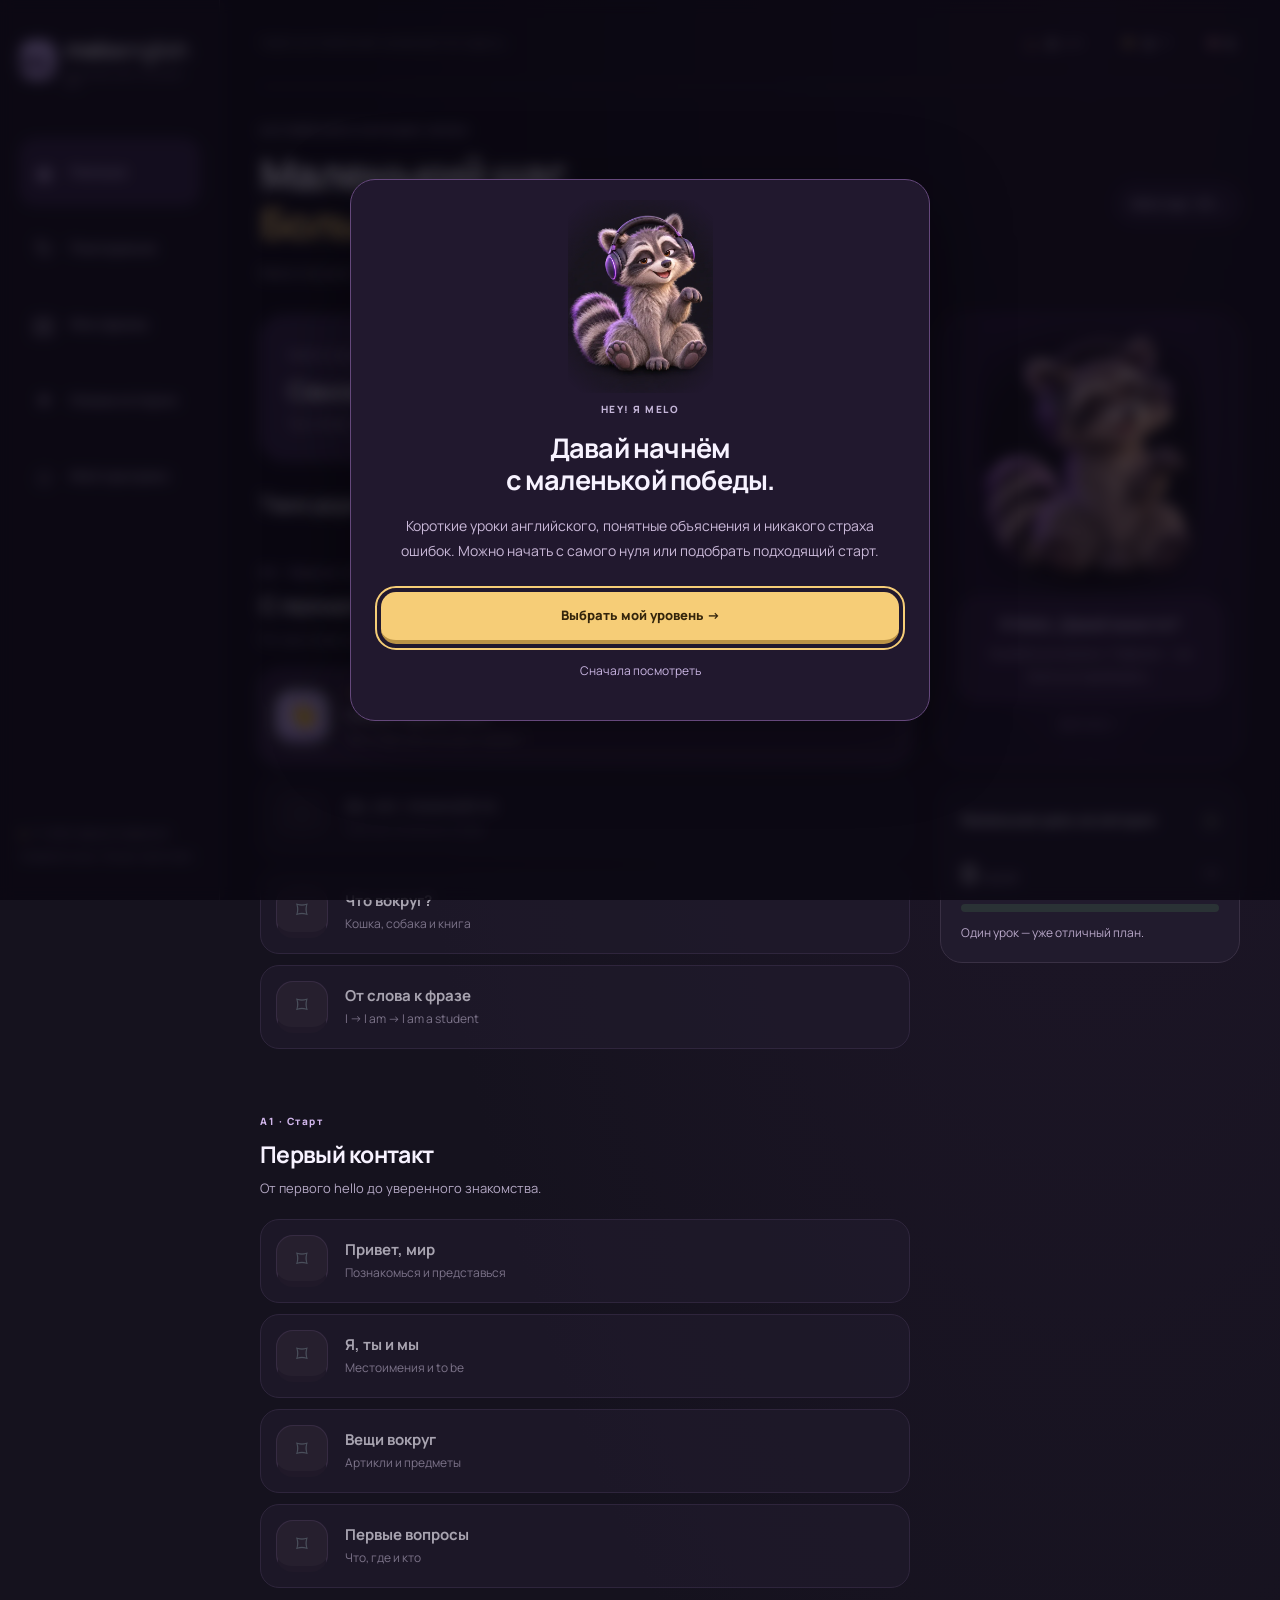
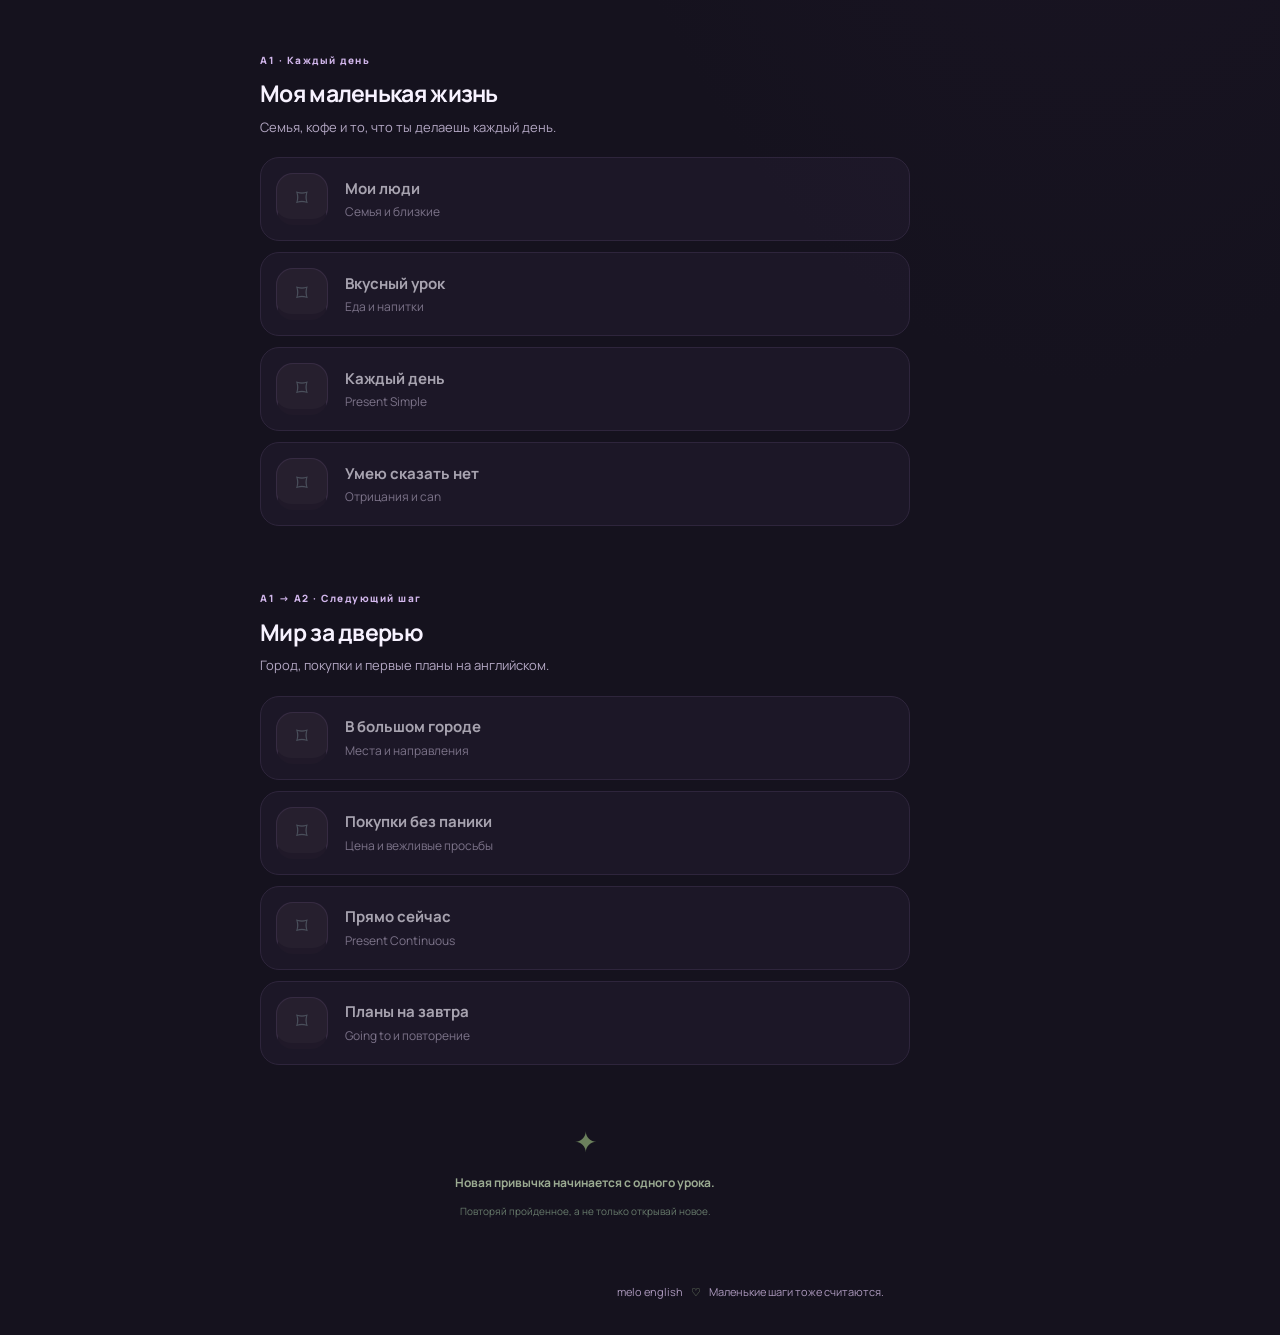
==== commit dc772050: "Redesign Melo English and introduce gentle A0 lessons, level selection and placement" ====
--- a/english/index.html
+++ b/english/index.html
@@ -1,16 +1,16 @@
-<!doctype html><html lang="ru"><head><meta charset="utf-8"><meta name="viewport" content="width=device-width,initial-scale=1,viewport-fit=cover"><meta name="theme-color" content="#111319"><title>Melo English — английский в хороших лапах</title><meta name="description" content="Короткие игровые уроки английского с енотом Melo: фразы, аудирование, повторение ошибок и прогресс."><link rel="stylesheet" href="style.css?v=1"><script src="https://telegram.org/js/telegram-web-app.js"></script></head><body>
+<!doctype html><html lang="ru"><head><meta charset="utf-8"><meta name="viewport" content="width=device-width,initial-scale=1,viewport-fit=cover"><meta name="theme-color" content="#111319"><title>Melo English — английский в хороших лапах</title><meta name="description" content="Короткие игровые уроки английского с енотом Melo: фразы, аудирование, повторение ошибок и прогресс."><link rel="stylesheet" href="style.css?v=2"><script src="https://telegram.org/js/telegram-web-app.js"></script></head><body>
 <aside class="sidebar"><a class="brand" href="./"><span class="brand-mark">m.</span><span>melo<span class="brand-light">english</span><small>МАЛЕНЬКИЕ ШАГИ. БОЛЬШОЙ МИР.</small></span></a><nav aria-label="Разделы"><button data-page="learn" class="active"><span>◈</span>Учиться</button><button data-page="practice"><span>↻</span>Повторение<i id="mistakeBadge" hidden>0</i></button><button data-page="words"><span>▤</span>Мои фразы</button><button data-page="shop"><span>✦</span>Новые истории</button><button data-page="profile"><span>☺</span>Мой прогресс</button></nav><div class="sidebar-bottom"><span class="online-dot"></span> С тобой, фраза за фразой.<p>Никакой гонки. Только твой темп.</p></div></aside>
 <main id="dashboard"><header class="topbar"><span id="breadcrumb">ТВОЙ АНГЛИЙСКИЙ НАЧИНАЕТСЯ ЗДЕСЬ</span><div class="stats"><button id="streakStat" title="Серия дней"><span>♨</span><b id="streakNumber">0</b><small>дней</small></button><button id="xpStat" title="Опыт"><span>✦</span><b id="xpNumber">0</b><small>XP</small></button><button id="heartsStat" title="Энергия для занятий"><span>♥</span><b id="heartsNumber">5</b></button></div></header>
-<section id="learnPage" class="page"><div class="page-intro"><div><div class="eyebrow">HEY, ТЫ СПРАВИШЬСЯ</div><h1>Английский.<br><span>По одной победе.</span></h1><p>Пять минут сегодня — чуть больше уверенности завтра.</p></div><span class="level-pill">A1 <span>→</span> A2</span></div><div class="learning-layout"><div class="course-column"><article class="continue-card"><div><span class="eyebrow">ТВОЙ СЛЕДУЮЩИЙ ШАГ</span><h2 id="nextLessonTitle">Привет, мир</h2><p id="nextLessonDescription">Начни с простого hello.</p></div><button id="continueBtn" class="primary">Начать урок <span>→</span></button></article><div class="path-title"><h2>Твоя дорожка</h2><span>12 коротких уроков · 3 главы</span></div><div id="lessonPath"></div><div class="course-end"><span>✦</span><h3>Новая привычка начинается с одного урока.</h3><p>Повторяй пройденное, а не только открывай новое.</p></div></div><aside class="learning-aside"><article class="melo-card"><div class="melo-art"><div class="raccoon" role="img" aria-label="Енот Melo в фиолетовых наушниках"></div><span class="floating-note">hello!</span><span class="floating-spark">✧</span></div><div class="melo-chat"><b>Я Melo. Давай вместе?</b><p id="meloMessage">Ошибаться можно. Главное — не бояться пробовать.</p></div><button id="helloMelo" class="quiet-btn">Дай лапу ♡</button></article><article class="goal-card"><div class="card-top"><h3>Маленькая цель на сегодня</h3><span>◷</span></div><div class="goal-values"><b><span id="todayXp">0</span> <small>/ <span id="goalValue">20</span> XP</small></b><span id="goalPercent">0%</span></div><div class="meter"><div id="goalBar"></div></div><p id="goalMessage">Один урок — уже отличный план.</p></article><article class="mini-tip"><span>✳</span><div><b>Лучше понемногу, но часто.</b><p>Вернись завтра — Melo будет ждать.</p></div></article></aside></div></section>
+<section id="learnPage" class="page"><div class="page-intro"><div><div class="eyebrow">АНГЛИЙСКИЙ В ХОРОШИХ ЛАПАХ</div><h1>Маленький шаг.<br><span>Большое «получилось».</span></h1><p>Мело покажет, объяснит и поможет попробовать.</p></div><button id="changeLevel" class="level-pill" aria-label="Выбрать уровень">Мой уровень · A0 <span>⌄</span></button></div><div class="learning-layout"><div class="course-column"><article class="continue-card"><div><span class="eyebrow">ТВОЙ СЛЕДУЮЩИЙ ШАГ</span><h2 id="nextLessonTitle">Привет, мир</h2><p id="nextLessonDescription">Начни с простого hello.</p></div><button id="continueBtn" class="primary">Начать урок <span>→</span></button></article><div class="path-title"><h2>Твоя дорожка</h2><span>16 уроков · от первых слов к фразам</span></div><div id="lessonPath"></div><div class="course-end"><span>✦</span><h3>Новая привычка начинается с одного урока.</h3><p>Повторяй пройденное, а не только открывай новое.</p></div></div><aside class="learning-aside"><article class="melo-card"><div class="melo-art"><div class="raccoon" role="img" aria-label="Енот Melo в фиолетовых наушниках"></div></div><div class="melo-chat"><b>Я Melo. Давай вместе?</b><p id="meloMessage">Ошибаться можно. Главное — не бояться пробовать.</p></div><button id="helloMelo" class="quiet-btn">Дай лапу ♡</button></article><article class="goal-card"><div class="card-top"><h3>Маленькая цель на сегодня</h3><span>◷</span></div><div class="goal-values"><b><span id="todayXp">0</span> <small>/ <span id="goalValue">20</span> XP</small></b><span id="goalPercent">0%</span></div><div class="meter"><div id="goalBar"></div></div><p id="goalMessage">Один урок — уже отличный план.</p></article><article class="mini-tip"><span>✳</span><div><b>Лучше понемногу, но часто.</b><p>Вернись завтра — Melo будет ждать.</p></div></article></aside></div></section>
 <section id="practicePage" class="page" hidden><div class="page-intro"><div><div class="eyebrow">ОШИБКИ — ЭТО ПОДСКАЗКИ</div><h1>Попробуем<br><span>ещё раз?</span></h1><p>Сложные фразы возвращаются, пока не станут знакомыми.</p></div></div><div class="practice-hero"><span class="practice-symbol">↻</span><div><h2>Тренировка без давления</h2><p id="practiceDescription">Повтори фразы из пройденных уроков.</p></div><button id="practiceBtn" class="primary">Повторить · 5 минут</button></div><h2 class="section-label">Фразы, которым нужно внимание</h2><div id="mistakesList"></div></section>
 <section id="wordsPage" class="page" hidden><div class="page-intro"><div><div class="eyebrow">ТВОЙ МАЛЕНЬКИЙ РАЗГОВОРНИК</div><h1>Не просто слова.<br><span>Готовые фразы.</span></h1><p>Всё, что ты уже встретил в уроках.</p></div></div><label class="word-search">⌕ <input id="wordSearch" type="search" placeholder="Найти фразу по-русски или по-английски" aria-label="Поиск фраз"></label><div id="wordsList"></div></section>
 <section id="shopPage" class="page" hidden><div class="page-intro"><div><div class="eyebrow">АНГЛИЙСКИЙ ДЛЯ ТВОЕЙ ЖИЗНИ</div><h1>Больше историй.<br><span>Больше уверенности.</span></h1><p>Основной курс бесплатный. Дополнительные истории — по желанию.</p></div></div><article class="pack-card"><div class="pack-visual"><span>✈</span><i>LONDON · COFFEE · LET’S GO</i></div><div class="pack-info"><span class="eyebrow">ТЕМАТИЧЕСКИЙ НАБОР · A1–A2</span><h2>В поездке — как дома</h2><p>Шесть ситуаций: аэропорт, отель, кафе, транспорт, покупки и помощь. 36 полезных фраз с заданиями.</p><ul><li>Доступ без срока действия</li><li>Письмо, аудирование и сборка фраз</li><li>Объяснения ошибок и повторение</li></ul><button id="buyPack" class="primary">Проверяем доступность…</button><small id="salesNote">Оплата только через Telegram Stars. Разовая покупка, без подписки.</small></div></article><div id="premiumLessons"></div><p class="store-note">Покупка не нужна для продолжения основного курса. Доступ к набору выдаётся после подтверждения оплаты сервером. Вопросы по покупке — /paysupport в боте.</p><button id="restorePurchases" class="quiet-btn">Обновить покупки</button></section>
-<section id="profilePage" class="page" hidden><div class="page-intro"><div><div class="eyebrow">ТВОЙ ПУТЬ — ТВОИМ ТЕМПОМ</div><h1>Уже есть<br><span>чем гордиться.</span></h1></div></div><div class="profile-grid"><article><span>✦</span><b id="profileXp">0</b><small>опыта получено</small></article><article><span>✓</span><b id="profileLessons">0</b><small>уроков пройдено</small></article><article><span>♨</span><b id="profileStreak">0</b><small>дней подряд</small></article></div><h2 class="section-label">Маленькие победы</h2><div id="achievements"></div><div class="settings-card"><h3>Настройки</h3><label>Ежедневная цель<select id="dailyGoal"><option value="20">20 XP · один урок</option><option value="40">40 XP · два урока</option><option value="60">60 XP · три урока</option></select></label><label class="switch-label">Озвучивать фразы<input id="speechSetting" type="checkbox" checked></label><label class="switch-label">Звуки ответов<input id="soundSetting" type="checkbox" checked></label><p id="syncStatus" role="status">Прогресс сохраняется на этом устройстве.</p><button id="syncBtn" class="quiet-btn">Синхронизировать</button><button id="exportProgress" class="quiet-btn">Скачать резервную копию</button><small id="telegramId"></small><button id="configurePayments" class="quiet-btn" hidden>Администратор: подключить события Stars</button></div></section>
+<section id="profilePage" class="page" hidden><div class="page-intro"><div><div class="eyebrow">ТВОЙ ПУТЬ — ТВОИМ ТЕМПОМ</div><h1>Уже есть<br><span>чем гордиться.</span></h1></div></div><div class="profile-grid"><article><span>✦</span><b id="profileXp">0</b><small>опыта получено</small></article><article><span>✓</span><b id="profileLessons">0</b><small>уроков пройдено</small></article><article><span>♨</span><b id="profileStreak">0</b><small>дней подряд</small></article></div><h2 class="section-label">Маленькие победы</h2><div id="achievements"></div><div class="settings-card"><h3>Настройки</h3><button id="profileLevel" class="quiet-btn">Изменить уровень или пройти тест</button><label>Ежедневная цель<select id="dailyGoal"><option value="20">20 XP · один урок</option><option value="40">40 XP · два урока</option><option value="60">60 XP · три урока</option></select></label><label class="switch-label">Озвучивать фразы<input id="speechSetting" type="checkbox" checked></label><label class="switch-label">Звуки ответов<input id="soundSetting" type="checkbox" checked></label><p id="syncStatus" role="status">Прогресс сохраняется на этом устройстве.</p><button id="syncBtn" class="quiet-btn">Синхронизировать</button><button id="exportProgress" class="quiet-btn">Скачать резервную копию</button><small id="telegramId"></small><button id="configurePayments" class="quiet-btn" hidden>Администратор: подключить события Stars</button></div></section>
 <footer class="page-footer">melo english <span>♡</span> Маленькие шаги тоже считаются.</footer></main>
 <nav class="mobile-nav" aria-label="Нижнее меню"><button data-page="learn" class="active">◈<small>Учиться</small></button><button data-page="practice">↻<small>Повторить</small></button><button data-page="words">▤<small>Фразы</small></button><button data-page="shop">✦<small>Истории</small></button><button data-page="profile">☺<small>Профиль</small></button></nav>
 <section id="lessonScreen" class="lesson-screen" hidden><header class="lesson-top"><button id="exitLesson" class="exit-btn" aria-label="Выйти из урока">×</button><div class="lesson-progress"><div id="lessonProgress"></div></div><span id="questionCount">1 / 8</span><span class="lesson-hearts">♥ <b id="lessonHearts">5</b></span></header><div class="exercise-wrap"><div class="exercise-topline"><span id="exerciseType" class="eyebrow">ВЫБЕРИ ПЕРЕВОД</span><span id="lessonName"></span></div><h1 id="questionTitle">Как это по-русски?</h1><div class="prompt-card"><div class="mini-raccoon raccoon" aria-hidden="true"></div><div class="prompt-bubble"><button id="speakPrompt" aria-label="Прослушать фразу">♫</button><span id="questionPrompt"></span><button id="revealListening" class="quiet-btn" hidden>Не слышно? Показать текст</button></div></div><div id="answerArea"></div><div id="helpArea" class="exercise-help"></div></div><footer id="answerFooter" class="answer-footer"><div class="answer-footer-inner"><div id="feedback" role="status"></div><button id="checkAnswer" class="primary" disabled>Проверить</button></div></footer></section>
 <section id="resultScreen" class="result-screen" hidden><div class="result-confetti" aria-hidden="true">✦ · ✧ · ✦</div><div class="result-melo raccoon"></div><span class="eyebrow">ЕЩЁ ОДИН МАЛЕНЬКИЙ ШАГ</span><h1 id="resultTitle">Отличная работа!</h1><p id="resultMessage"></p><div class="result-stats"><article><small>ОПЫТ</small><b id="resultXp">+20 XP</b></article><article><small>ТОЧНОСТЬ</small><b id="resultAccuracy">100%</b></article><article><small>ВРЕМЯ</small><b id="resultTime">2:30</b></article></div><button id="resultContinue" class="primary">Продолжить →</button><button id="resultPractice" class="quiet-btn">Повторить сложные фразы</button></section>
-<dialog id="tipDialog"><button class="dialog-close" data-close="tipDialog" aria-label="Закрыть">×</button><span class="eyebrow">СНАЧАЛА РАЗБЕРЁМСЯ</span><h2 id="tipTitle"></h2><p id="tipText"></p><button id="tipStart" class="primary">Поехали →</button></dialog>
-<dialog id="onboarding"><div class="onboarding-melo raccoon"></div><span class="eyebrow">HEY! Я MELO</span><h2>Давай начнём<br>с маленькой победы.</h2><p>Короткие уроки английского, понятные объяснения и никакого страха ошибок. Начнём с основ A1.</p><button id="onboardingStart" class="primary">Дать лапу и начать →</button><button id="onboardingLater" class="quiet-btn">Сначала посмотреть</button></dialog>
-<dialog id="exitDialog"><h2>Закончим позже?</h2><p>Пройденные уроки сохранятся. Текущий урок начнётся сначала.</p><button id="stayLesson" class="primary">Продолжить урок</button><button id="leaveLesson" class="quiet-btn">Выйти</button></dialog>
-<div id="toast" role="status" hidden></div><script src="motion.js?v=1"></script><script src="course.js?v=1"></script><script src="app.js?v=1"></script></body></html>
+<dialog id="tipDialog"><button class="dialog-close" data-close="tipDialog" aria-label="Закрыть">×</button><span class="eyebrow">СНАЧАЛА РАЗБЕРЁМСЯ</span><h2 id="tipTitle"></h2><p id="tipText"></p><div id="learnCards"></div><button id="tipStart" class="primary">Поехали →</button></dialog>
+<dialog id="onboarding"><div class="onboarding-melo raccoon"></div><span class="eyebrow">HEY! Я MELO</span><h2>Давай начнём<br>с маленькой победы.</h2><p>Короткие уроки английского, понятные объяснения и никакого страха ошибок. Можно начать с самого нуля или подобрать подходящий старт.</p><button id="onboardingStart" class="primary">Выбрать мой уровень →</button><button id="onboardingLater" class="quiet-btn">Сначала посмотреть</button></dialog>
+<dialog id="levelDialog"><button class="dialog-close" data-close="levelDialog" aria-label="Закрыть">×</button><span class="eyebrow">НАЙДЁМ ТВОЙ СТАРТ</span><h2>Как у тебя с английским?</h2><p>Выбери сам или ответь на 8 коротких вопросов. Уровень можно изменить в любой момент. Пройденные уроки сохранятся.</p><div class="level-options"><button data-level="A0"><b>С полного нуля <span>A0</span></b><small>Не знаю слов или почти всё забыл. Без письма по памяти.</small></button><button data-level="A1"><b>Знаю немного <span>A1</span></b><small>Узнаю hello и простые слова. Учусь строить фразы.</small></button><button data-level="A2"><b>Знаю основы <span>A2 · практика</span></b><small>Понимаю простые фразы. Хочу ситуации и грамматику сложнее.</small></button></div><button id="startPlacement" class="primary">Не знаю — пройти мини-тест →</button><small class="level-disclaimer">Тест подбирает старт в этом курсе. Он не подтверждает уровень CEFR. Для B1–C2 отдельного курса пока нет.</small></dialog><dialog id="placementDialog"><span class="eyebrow" id="placementCount"></span><h2 id="placementTitle"></h2><p id="placementHint">Выбери ответ. Если не знаешь — можно пропустить. Опыт и энергия не меняются.</p><div id="placementChoices" class="level-options"></div><button id="placementSkip" class="quiet-btn">Пока не знаю →</button></dialog><dialog id="exitDialog"><h2>Закончим позже?</h2><p>Пройденные уроки сохранятся. Текущий урок начнётся сначала.</p><button id="stayLesson" class="primary">Продолжить урок</button><button id="leaveLesson" class="quiet-btn">Выйти</button></dialog>
+<div id="toast" role="status" hidden></div><script src="motion.js?v=2"></script><script src="course.js?v=2"></script><script src="app.js?v=2"></script></body></html>
--- a/english/style.css
+++ b/english/style.css
@@ -6,3 +6,9 @@
 @media(prefers-reduced-motion:reduce){*,*:before,*:after{animation:none!important;transition:none!important;scroll-behavior:auto!important}}
 .raccoon{position:relative;overflow:hidden}.melo-motion-canvas{position:absolute;inset:0;width:100%;height:100%;display:none}.raccoon.has-motion .melo-motion-canvas{display:block}
 @media(prefers-reduced-motion:reduce){.melo-motion-canvas{display:none!important}}
+/* Melo / second edition: warm violet, open typography, a calm straight learning trail. */
+:root{--bg:#15121e;--panel:#211b2d;--line:#393044;--text:#f7f2ff;--muted:#b3a7c3;--mint:#f6cd77;--violet:#c8aff4;--peach:#efb48f}body{background:radial-gradient(ellipse at 85% 0,#38234555,transparent 48%),var(--bg);font-size:15px}.sidebar{background:#1b1625;width:220px;padding:32px 20px}.sidebar nav button{font-size:14px;color:#b6a9c5;padding:15px 12px;border-radius:16px}.sidebar nav button.active{background:#38294d;color:#e1c9ff;box-shadow:inset 0 0 0 1px #60467a}.brand-mark{background:#c8aff4;color:#2b193d}.sidebar-bottom,.sidebar-bottom p{color:#a79ab7;font-size:11px}.brand small{color:#a79ab7}main{margin-left:220px;padding:0 40px;max-width:1500px}.topbar>span{font-size:10px;color:#b3a7c3}.stats small{color:#b3a7c3}.page-intro{margin:36px 0 30px}.eyebrow{font-size:10px;letter-spacing:1.5px;color:#c5b6d9}h1{font-size:clamp(30px,3.3vw,48px);letter-spacing:-1.7px;line-height:1.15}.page-intro p{font-size:14px;line-height:1.7;color:#bcb0ca}.level-pill{color:#e1d0f3;border-color:#665078;background:#2a2039;font-size:12px;white-space:nowrap}.learning-layout{grid-template-columns:minmax(300px,1fr) 300px;gap:30px}.continue-card{background:linear-gradient(120deg,#3b2c51,#2c243c);border:1px solid #705386;border-radius:24px;padding:27px}.continue-card h2{font-size:25px}.continue-card .eyebrow{color:#d5c0ed;font-size:9px}.continue-card p{font-size:13px;color:#c8bad5}.primary{background:#f6cd77;border-color:#bc9346;color:#34250c;font-size:13px;padding:14px 22px;border-radius:15px}.quiet-btn{color:#c9b5e2;font-size:12px}.path-title h2{font-size:21px}.path-title span{font-size:11px;color:#ad9dbd}.unit{border:0;background:none;border-radius:0;margin-bottom:32px}.unit-header,.unit.violet .unit-header,.unit.peach .unit-header{background:none;border:0;padding:20px 0 12px}.unit-header h2{font-size:23px}.unit-header .eyebrow,.unit.violet .eyebrow,.unit.peach .eyebrow{font-size:10px;color:#d1b6eb}.unit-header p,.unit.violet p,.unit.peach p{font-size:13px;color:#b3a7c3;line-height:1.6}.lesson-nodes{padding:8px 0;gap:11px}.lesson-node,.lesson-node:nth-child(n){width:100%;margin:0;padding:15px;background:#211b2d;border:1px solid #3c304c;border-radius:19px;gap:17px}.lesson-node.current{border-color:#ac87d3;background:#31223f}.lesson-node.locked{opacity:.65}.node-circle{height:52px;width:52px;border-radius:17px;font-size:23px;background:#302738;border-color:#493956;border-bottom-color:#261e2f}.lesson-node.unlocked .node-circle,.violet .lesson-node.unlocked .node-circle,.peach .lesson-node.unlocked .node-circle{background:#c8aff4;color:#352348;border-color:#ad8bda;border-bottom-color:#8564b0}.lesson-node.done .node-circle{background:#4b3e31;color:#f6cd77;border-color:#79603a;border-bottom-color:#352a20}.node-description b{font-size:15px}.node-description small{font-size:12px;color:#b3a7c3;margin-top:3px}.current-label{font-size:9px;color:#f6cd77}.node-stars{font-size:12px}.melo-card{border:1px solid #604575;background:radial-gradient(ellipse at 50% 20%,#5d357a88,transparent 75%),#21182e;border-radius:26px;padding-bottom:20px}.melo-art{height:270px;margin-top:12px}.melo-art .raccoon{width:220px;height:293px}.melo-chat{background:#342344;border-color:#634578;border-radius:18px}.melo-chat b{font-size:16px}.melo-chat p{font-size:13px;color:#d0b9e1}.goal-card{border-radius:22px}.card-top h3{font-size:14px}.goal-card p,.mini-tip b,.mini-tip p{font-size:12px;color:#b9a8c9}.goal-values small,.goal-values>span{color:#c2b0d4}.mini-tip{display:none}.page-footer{font-size:11px;color:#ac99bd}.floating-note,.floating-spark{display:none}.phrase-card{background:#261e33;border-color:#4a385c;padding:18px;border-radius:18px}.phrase-card b{font-size:17px;color:#f7f2ff}.phrase-card p{font-size:13px;color:#c9b7dc;line-height:1.7}.phrase-card button{background:#443055;color:#e1c7ff;flex-shrink:0}.exercise-help{color:#ceb8e2!important;font-size:14px!important}.exercise-wrap{max-width:760px}.prompt-bubble{background:#2c223b!important;border-color:#614b79!important}.choice{font-size:16px!important;background:#251d31!important;border-color:#514060!important}.choice.selected{background:#49305f!important;border-color:#c6a1ed!important}.word-chip{font-size:16px!important}.answer-footer{background:#1d1628!important;border-color:#4a375b!important}.lesson-screen,.result-screen{background:#15121e!important}.answer-input{background:#251d31!important;border-color:#70528c!important}.mobile-nav{background:#1b1525!important;border-color:#463252!important}.mobile-nav button{color:#b29bc6}.mobile-nav button.active{color:#f6cd77}.mobile-nav small{font-size:10px}dialog{background:#21182e!important;color:#f7f2ff!important;border-color:#65487c!important;width:min(580px,calc(100% - 28px));max-height:90dvh;padding:30px!important;border-radius:25px!important}dialog h2{font-size:27px;letter-spacing:-.8px}dialog p{font-size:14px!important;color:#cab9d9!important;line-height:1.8}dialog::backdrop{background:#08050ebd;backdrop-filter:blur(7px)}#learnCards{margin:20px 0}#learnCards .phrase-card{align-items:flex-start}#tipStart{width:100%;position:sticky;bottom:0;box-shadow:0 -12px 22px #21182e}.level-options{display:grid;gap:11px;margin:22px 0}.level-options>button{display:block;text-align:left;border:1px solid #64487c;border-radius:17px;padding:17px;background:#2e203d;font-size:16px}.level-options>button:hover{background:#423053}.level-options b{display:flex;justify-content:space-between;gap:10px;font-size:16px}.level-options b span{font-size:12px;color:#f6cd77}.level-options small{display:block;color:#c4b1d5;font-size:12px;line-height:1.6;margin-top:6px}.level-disclaimer{display:block;color:#b7a1c9;font-size:11px;line-height:1.7;margin-top:18px}#startPlacement{width:100%}#placementSkip{width:100%}.level-options>.primary{text-align:center;background:#f6cd77;color:#34250c}.level-options>.quiet-btn{text-align:center}#onboarding .primary{width:100%}.empty-note{color:#bda9cd;border-color:#65487c}.settings-card{background:#211b2d}.settings-card select{color:#eadbf7;background:#2b2039;border-color:#634a78}.settings-card>label{font-size:14px}
+@media(min-width:1100px){.learning-aside{position:sticky;top:25px;align-self:start}}
+@media(max-width:1100px){.sidebar{width:190px}main{margin-left:190px;padding:0 25px}.learning-layout{grid-template-columns:minmax(280px,1fr) 255px;gap:20px}.continue-card{flex-direction:column;align-items:flex-start}.continue-card .primary{width:100%}.melo-art .raccoon{width:195px;height:260px}.melo-art{height:240px}}
+@media(max-width:800px){main{margin-left:0;padding:0 20px}.sidebar{display:none}.topbar{height:70px}.topbar>span{font-size:8px;max-width:100px}.learning-layout{display:flex;flex-direction:column}.learning-aside{display:contents}.melo-card{order:-2;display:grid;grid-template-columns:135px 1fr;align-items:center;padding:12px 15px 12px 0;text-align:left;min-height:167px}.melo-art{height:155px;margin:0;grid-row:1/3}.melo-art .raccoon{width:128px;height:171px}.melo-chat{background:none;border:0;padding:8px 0 0}.melo-chat b{font-size:18px}.melo-chat p{font-size:13px;line-height:1.6}.melo-card .quiet-btn{justify-self:start;margin:0;padding:7px 0}.course-column{order:0}.goal-card{order:1;margin-top:0}.page-intro{margin:26px 0 23px;align-items:flex-start;flex-direction:column;gap:18px}.page-intro h1{font-size:35px}.page-intro p{font-size:13px}.level-pill{padding:9px 14px}.continue-card{flex-direction:row;align-items:center;padding:22px;gap:15px}.continue-card .primary{width:auto;font-size:12px;padding:13px 17px}.continue-card h2{font-size:22px}.path-title{align-items:flex-start;gap:12px}.path-title span{max-width:130px;text-align:right}.course-end{display:none}.exercise-wrap{padding-left:20px!important;padding-right:20px!important}.exercise-wrap h1{font-size:29px}.prompt-card{gap:8px}.answer-footer-inner{padding:15px 20px!important}.lesson-top{padding:18px!important}.stats{gap:17px}.mobile-nav{display:flex}.page-footer{padding-bottom:100px}}
+@media(max-width:420px){.continue-card{flex-direction:column;align-items:stretch}.continue-card .primary{width:100%}main{padding:0 16px}.page-intro h1{font-size:32px}.node-description b{font-size:14px}.node-description small{font-size:11px}.lesson-node{padding:13px}.profile-grid{gap:8px}.profile-grid article{padding:17px 12px}.profile-grid small{font-size:10px}dialog{padding:22px!important}.stats{gap:12px}.level-options b{font-size:15px}}
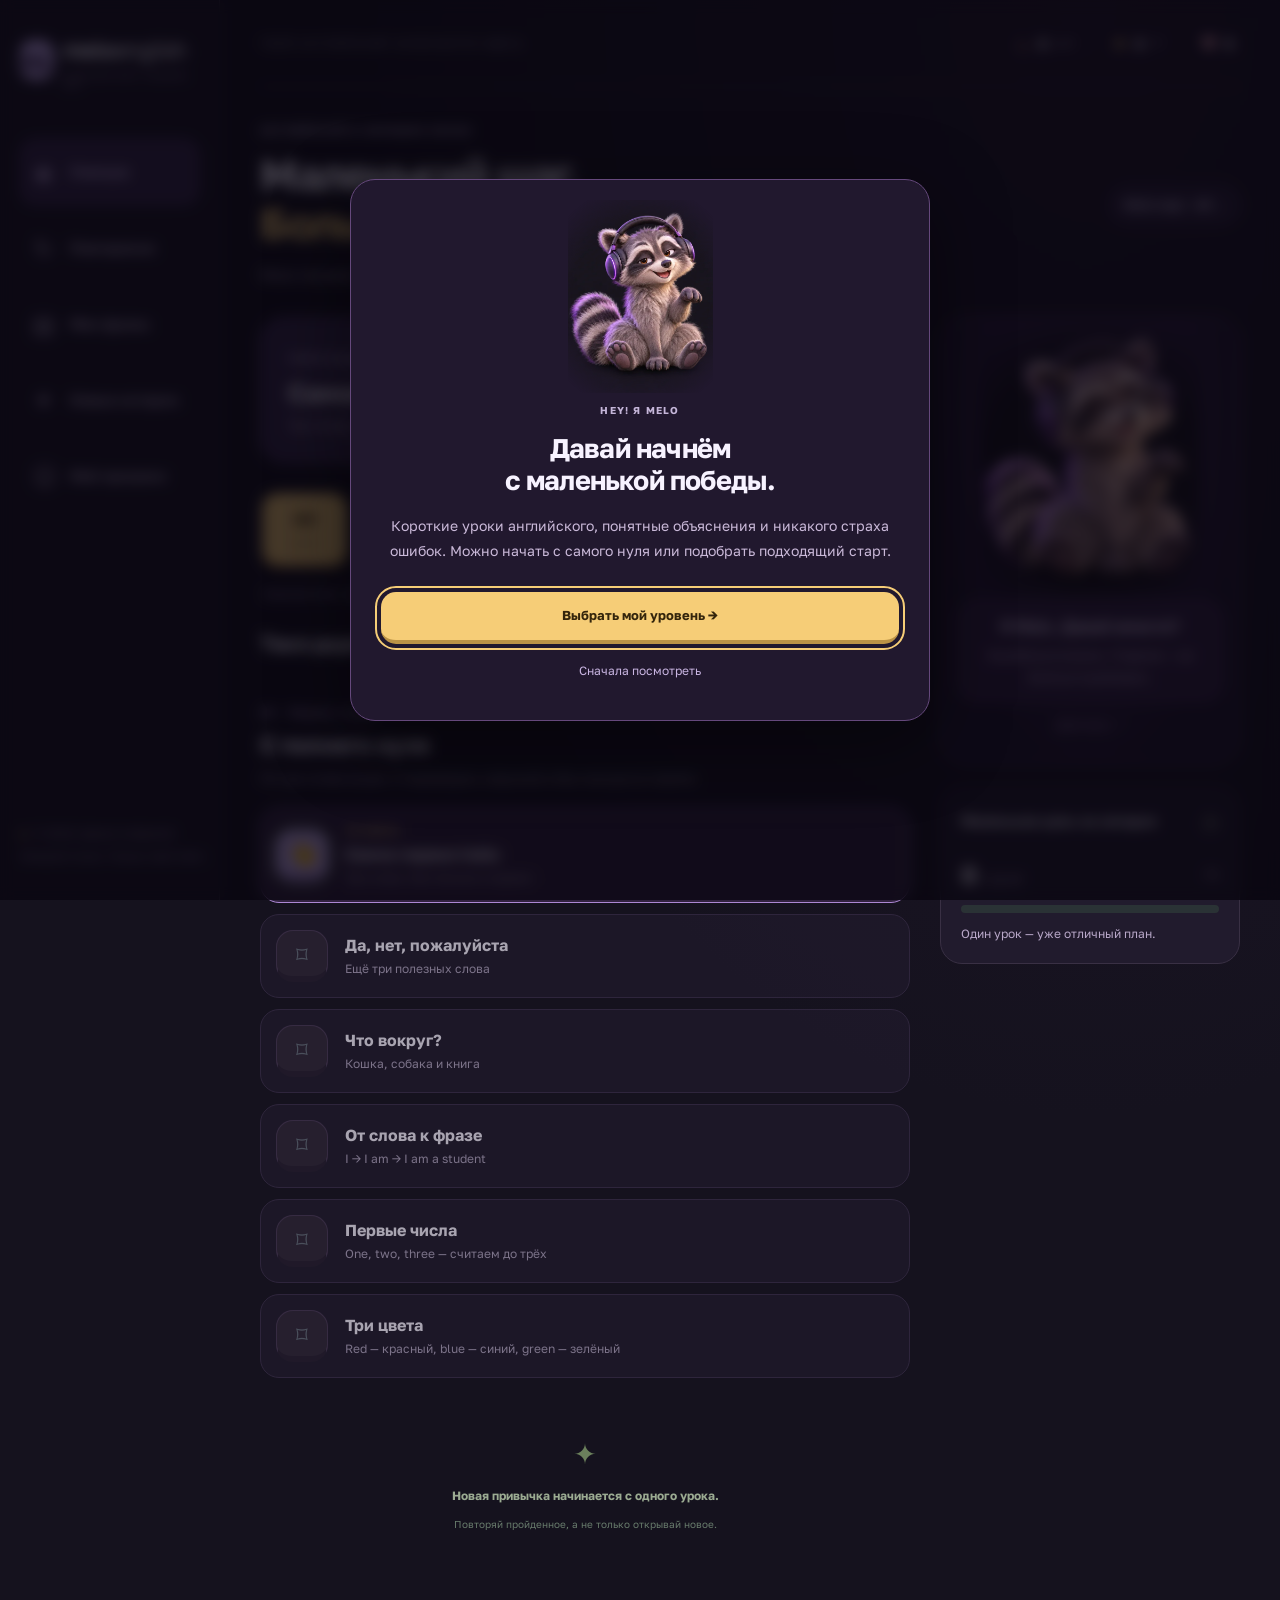
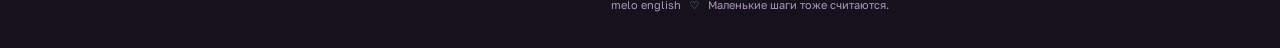
==== commit af9c1d14: "Expand English to 48 lessons across A0–C2, add expressive Melo reactions and self-host Golos Text" ====
--- a/english/index.html
+++ b/english/index.html
@@ -1,7 +1,7 @@
-<!doctype html><html lang="ru"><head><meta charset="utf-8"><meta name="viewport" content="width=device-width,initial-scale=1,viewport-fit=cover"><meta name="theme-color" content="#111319"><title>Melo English — английский в хороших лапах</title><meta name="description" content="Короткие игровые уроки английского с енотом Melo: фразы, аудирование, повторение ошибок и прогресс."><link rel="stylesheet" href="style.css?v=2"><script src="https://telegram.org/js/telegram-web-app.js"></script></head><body>
+<!doctype html><html lang="ru"><head><meta charset="utf-8"><meta name="viewport" content="width=device-width,initial-scale=1,viewport-fit=cover"><meta name="theme-color" content="#111319"><title>Melo English — английский в хороших лапах</title><meta name="description" content="Короткие игровые уроки английского с енотом Melo: фразы, аудирование, повторение ошибок и прогресс."><link rel="preload" href="fonts/golos-regular.ttf" as="font" type="font/ttf" crossorigin><link rel="stylesheet" href="style.css?v=3"><script src="https://telegram.org/js/telegram-web-app.js"></script></head><body>
 <aside class="sidebar"><a class="brand" href="./"><span class="brand-mark">m.</span><span>melo<span class="brand-light">english</span><small>МАЛЕНЬКИЕ ШАГИ. БОЛЬШОЙ МИР.</small></span></a><nav aria-label="Разделы"><button data-page="learn" class="active"><span>◈</span>Учиться</button><button data-page="practice"><span>↻</span>Повторение<i id="mistakeBadge" hidden>0</i></button><button data-page="words"><span>▤</span>Мои фразы</button><button data-page="shop"><span>✦</span>Новые истории</button><button data-page="profile"><span>☺</span>Мой прогресс</button></nav><div class="sidebar-bottom"><span class="online-dot"></span> С тобой, фраза за фразой.<p>Никакой гонки. Только твой темп.</p></div></aside>
 <main id="dashboard"><header class="topbar"><span id="breadcrumb">ТВОЙ АНГЛИЙСКИЙ НАЧИНАЕТСЯ ЗДЕСЬ</span><div class="stats"><button id="streakStat" title="Серия дней"><span>♨</span><b id="streakNumber">0</b><small>дней</small></button><button id="xpStat" title="Опыт"><span>✦</span><b id="xpNumber">0</b><small>XP</small></button><button id="heartsStat" title="Энергия для занятий"><span>♥</span><b id="heartsNumber">5</b></button></div></header>
-<section id="learnPage" class="page"><div class="page-intro"><div><div class="eyebrow">АНГЛИЙСКИЙ В ХОРОШИХ ЛАПАХ</div><h1>Маленький шаг.<br><span>Большое «получилось».</span></h1><p>Мело покажет, объяснит и поможет попробовать.</p></div><button id="changeLevel" class="level-pill" aria-label="Выбрать уровень">Мой уровень · A0 <span>⌄</span></button></div><div class="learning-layout"><div class="course-column"><article class="continue-card"><div><span class="eyebrow">ТВОЙ СЛЕДУЮЩИЙ ШАГ</span><h2 id="nextLessonTitle">Привет, мир</h2><p id="nextLessonDescription">Начни с простого hello.</p></div><button id="continueBtn" class="primary">Начать урок <span>→</span></button></article><div class="path-title"><h2>Твоя дорожка</h2><span>16 уроков · от первых слов к фразам</span></div><div id="lessonPath"></div><div class="course-end"><span>✦</span><h3>Новая привычка начинается с одного урока.</h3><p>Повторяй пройденное, а не только открывай новое.</p></div></div><aside class="learning-aside"><article class="melo-card"><div class="melo-art"><div class="raccoon" role="img" aria-label="Енот Melo в фиолетовых наушниках"></div></div><div class="melo-chat"><b>Я Melo. Давай вместе?</b><p id="meloMessage">Ошибаться можно. Главное — не бояться пробовать.</p></div><button id="helloMelo" class="quiet-btn">Дай лапу ♡</button></article><article class="goal-card"><div class="card-top"><h3>Маленькая цель на сегодня</h3><span>◷</span></div><div class="goal-values"><b><span id="todayXp">0</span> <small>/ <span id="goalValue">20</span> XP</small></b><span id="goalPercent">0%</span></div><div class="meter"><div id="goalBar"></div></div><p id="goalMessage">Один урок — уже отличный план.</p></article><article class="mini-tip"><span>✳</span><div><b>Лучше понемногу, но часто.</b><p>Вернись завтра — Melo будет ждать.</p></div></article></aside></div></section>
+<section id="learnPage" class="page"><div class="page-intro"><div><div class="eyebrow">АНГЛИЙСКИЙ В ХОРОШИХ ЛАПАХ</div><h1>Маленький шаг.<br><span>Большое «получилось».</span></h1><p>Мело покажет, объяснит и поможет попробовать.</p></div><button id="changeLevel" class="level-pill" aria-label="Выбрать уровень">Мой уровень · A0 <span>⌄</span></button></div><div class="learning-layout"><div class="course-column"><article class="continue-card"><div><span class="eyebrow">ТВОЙ СЛЕДУЮЩИЙ ШАГ</span><h2 id="nextLessonTitle">Привет, мир</h2><p id="nextLessonDescription">Начни с простого hello.</p></div><button id="continueBtn" class="primary">Начать урок <span>→</span></button></article><div id="levelTabs" class="level-tabs" role="group" aria-label="Ступени английского"></div><p id="courseScope" class="course-scope"></p><div class="path-title"><h2>Твоя дорожка</h2><span id="levelSummary">48 уроков · 7 ступеней</span></div><div id="lessonPath"></div><div class="course-end"><span>✦</span><h3>Новая привычка начинается с одного урока.</h3><p>Повторяй пройденное, а не только открывай новое.</p></div></div><aside class="learning-aside"><article class="melo-card"><div class="melo-art"><div class="raccoon" role="img" aria-label="Енот Melo в фиолетовых наушниках"></div></div><div class="melo-chat"><b>Я Melo. Давай вместе?</b><p id="meloMessage" aria-live="polite">Ошибаться можно. Главное — не бояться пробовать.</p></div><button id="helloMelo" class="quiet-btn">Дай лапу ♡</button></article><article class="goal-card"><div class="card-top"><h3>Маленькая цель на сегодня</h3><span>◷</span></div><div class="goal-values"><b><span id="todayXp">0</span> <small>/ <span id="goalValue">20</span> XP</small></b><span id="goalPercent">0%</span></div><div class="meter"><div id="goalBar"></div></div><p id="goalMessage">Один урок — уже отличный план.</p></article><article class="mini-tip"><span>✳</span><div><b>Лучше понемногу, но часто.</b><p>Вернись завтра — Melo будет ждать.</p></div></article></aside></div></section>
 <section id="practicePage" class="page" hidden><div class="page-intro"><div><div class="eyebrow">ОШИБКИ — ЭТО ПОДСКАЗКИ</div><h1>Попробуем<br><span>ещё раз?</span></h1><p>Сложные фразы возвращаются, пока не станут знакомыми.</p></div></div><div class="practice-hero"><span class="practice-symbol">↻</span><div><h2>Тренировка без давления</h2><p id="practiceDescription">Повтори фразы из пройденных уроков.</p></div><button id="practiceBtn" class="primary">Повторить · 5 минут</button></div><h2 class="section-label">Фразы, которым нужно внимание</h2><div id="mistakesList"></div></section>
 <section id="wordsPage" class="page" hidden><div class="page-intro"><div><div class="eyebrow">ТВОЙ МАЛЕНЬКИЙ РАЗГОВОРНИК</div><h1>Не просто слова.<br><span>Готовые фразы.</span></h1><p>Всё, что ты уже встретил в уроках.</p></div></div><label class="word-search">⌕ <input id="wordSearch" type="search" placeholder="Найти фразу по-русски или по-английски" aria-label="Поиск фраз"></label><div id="wordsList"></div></section>
 <section id="shopPage" class="page" hidden><div class="page-intro"><div><div class="eyebrow">АНГЛИЙСКИЙ ДЛЯ ТВОЕЙ ЖИЗНИ</div><h1>Больше историй.<br><span>Больше уверенности.</span></h1><p>Основной курс бесплатный. Дополнительные истории — по желанию.</p></div></div><article class="pack-card"><div class="pack-visual"><span>✈</span><i>LONDON · COFFEE · LET’S GO</i></div><div class="pack-info"><span class="eyebrow">ТЕМАТИЧЕСКИЙ НАБОР · A1–A2</span><h2>В поездке — как дома</h2><p>Шесть ситуаций: аэропорт, отель, кафе, транспорт, покупки и помощь. 36 полезных фраз с заданиями.</p><ul><li>Доступ без срока действия</li><li>Письмо, аудирование и сборка фраз</li><li>Объяснения ошибок и повторение</li></ul><button id="buyPack" class="primary">Проверяем доступность…</button><small id="salesNote">Оплата только через Telegram Stars. Разовая покупка, без подписки.</small></div></article><div id="premiumLessons"></div><p class="store-note">Покупка не нужна для продолжения основного курса. Доступ к набору выдаётся после подтверждения оплаты сервером. Вопросы по покупке — /paysupport в боте.</p><button id="restorePurchases" class="quiet-btn">Обновить покупки</button></section>
@@ -12,5 +12,5 @@
 <section id="resultScreen" class="result-screen" hidden><div class="result-confetti" aria-hidden="true">✦ · ✧ · ✦</div><div class="result-melo raccoon"></div><span class="eyebrow">ЕЩЁ ОДИН МАЛЕНЬКИЙ ШАГ</span><h1 id="resultTitle">Отличная работа!</h1><p id="resultMessage"></p><div class="result-stats"><article><small>ОПЫТ</small><b id="resultXp">+20 XP</b></article><article><small>ТОЧНОСТЬ</small><b id="resultAccuracy">100%</b></article><article><small>ВРЕМЯ</small><b id="resultTime">2:30</b></article></div><button id="resultContinue" class="primary">Продолжить →</button><button id="resultPractice" class="quiet-btn">Повторить сложные фразы</button></section>
 <dialog id="tipDialog"><button class="dialog-close" data-close="tipDialog" aria-label="Закрыть">×</button><span class="eyebrow">СНАЧАЛА РАЗБЕРЁМСЯ</span><h2 id="tipTitle"></h2><p id="tipText"></p><div id="learnCards"></div><button id="tipStart" class="primary">Поехали →</button></dialog>
 <dialog id="onboarding"><div class="onboarding-melo raccoon"></div><span class="eyebrow">HEY! Я MELO</span><h2>Давай начнём<br>с маленькой победы.</h2><p>Короткие уроки английского, понятные объяснения и никакого страха ошибок. Можно начать с самого нуля или подобрать подходящий старт.</p><button id="onboardingStart" class="primary">Выбрать мой уровень →</button><button id="onboardingLater" class="quiet-btn">Сначала посмотреть</button></dialog>
-<dialog id="levelDialog"><button class="dialog-close" data-close="levelDialog" aria-label="Закрыть">×</button><span class="eyebrow">НАЙДЁМ ТВОЙ СТАРТ</span><h2>Как у тебя с английским?</h2><p>Выбери сам или ответь на 8 коротких вопросов. Уровень можно изменить в любой момент. Пройденные уроки сохранятся.</p><div class="level-options"><button data-level="A0"><b>С полного нуля <span>A0</span></b><small>Не знаю слов или почти всё забыл. Без письма по памяти.</small></button><button data-level="A1"><b>Знаю немного <span>A1</span></b><small>Узнаю hello и простые слова. Учусь строить фразы.</small></button><button data-level="A2"><b>Знаю основы <span>A2 · практика</span></b><small>Понимаю простые фразы. Хочу ситуации и грамматику сложнее.</small></button></div><button id="startPlacement" class="primary">Не знаю — пройти мини-тест →</button><small class="level-disclaimer">Тест подбирает старт в этом курсе. Он не подтверждает уровень CEFR. Для B1–C2 отдельного курса пока нет.</small></dialog><dialog id="placementDialog"><span class="eyebrow" id="placementCount"></span><h2 id="placementTitle"></h2><p id="placementHint">Выбери ответ. Если не знаешь — можно пропустить. Опыт и энергия не меняются.</p><div id="placementChoices" class="level-options"></div><button id="placementSkip" class="quiet-btn">Пока не знаю →</button></dialog><dialog id="exitDialog"><h2>Закончим позже?</h2><p>Пройденные уроки сохранятся. Текущий урок начнётся сначала.</p><button id="stayLesson" class="primary">Продолжить урок</button><button id="leaveLesson" class="quiet-btn">Выйти</button></dialog>
-<div id="toast" role="status" hidden></div><script src="motion.js?v=2"></script><script src="course.js?v=2"></script><script src="app.js?v=2"></script></body></html>
+<dialog id="levelDialog"><button class="dialog-close" data-close="levelDialog" aria-label="Закрыть">×</button><span class="eyebrow">НАЙДЁМ ТВОЙ СТАРТ</span><h2>Как у тебя с английским?</h2><p>Выбери сам или ответь на 16 коротких вопросов. Уровень можно изменить в любой момент. Пройденные уроки сохранятся.</p><div class="level-options"><button data-level="A0"><b>С полного нуля <span>A0</span></b><small>Не знаю слов или почти всё забыл. Без письма по памяти.</small></button><button data-level="A1"><b>Знаю немного <span>A1</span></b><small>Узнаю hello и простые слова. Учусь строить фразы.</small></button><button data-level="A2"><b>Знаю основы <span>A2 · практика</span></b><small>Понимаю простые фразы. Хочу ситуации и грамматику сложнее.</small></button><button data-level="B1"><b>Общаюсь на знакомые темы <span>B1</span></b><small>Опыт, истории и объяснение своего мнения · 8 уроков</small></button><button data-level="B2"><b>Хочу увереннее и точнее <span>B2</span></b><small>Гипотезы, переговоры и аргументы · 8 уроков</small></button><button data-level="C1"><b>Нужны сложные нюансы <span>C1</span></b><small>Стиль, акценты и точные формулировки · 6 уроков</small></button><button data-level="C2"><b>Тренирую тонкости языка <span>C2</span></b><small>Идиомы, эллипсис и смысловые различия · 4 урока</small></button></div><button id="startPlacement" class="primary">Не знаю — пройти мини-тест →</button><small class="level-disclaimer">Тест подбирает старт в этом курсе. Он не подтверждает уровень CEFR. Для A0–C2 доступны короткие тематические тренировки, а не полная программа сертификации.</small></dialog><dialog id="placementDialog"><span class="eyebrow" id="placementCount"></span><h2 id="placementTitle"></h2><p id="placementHint">Выбери ответ. Если не знаешь — можно пропустить. Опыт и энергия не меняются.</p><div id="placementChoices" class="level-options"></div><button id="placementSkip" class="quiet-btn">Пока не знаю →</button></dialog><dialog id="exitDialog"><h2>Закончим позже?</h2><p>Пройденные уроки сохранятся. Текущий урок начнётся сначала.</p><button id="stayLesson" class="primary">Продолжить урок</button><button id="leaveLesson" class="quiet-btn">Выйти</button></dialog>
+<div id="toast" role="status" hidden></div><script src="motion.js?v=3"></script><script src="course.js?v=3"></script><script src="app.js?v=3"></script></body></html>
--- a/english/style.css
+++ b/english/style.css
@@ -1,4 +1,4 @@
-@import url('https://fonts.googleapis.com/css2?family=Manrope:wght@400;500;600;700;800&display=swap');
+@font-face{font-family:'Golos Text';src:url('fonts/golos-regular.ttf') format('truetype');font-weight:400 600;font-display:swap}@font-face{font-family:'Golos Text';src:url('fonts/golos-bold.ttf') format('truetype');font-weight:700 900;font-display:swap}
 :root{color-scheme:dark;--bg:#111319;--panel:#191d25;--line:#2a303b;--text:#f1f5ef;--muted:#8c96a3;--mint:#b0eda0;--violet:#bea9f2;--peach:#efb48f;--danger:#f39d9d}*{box-sizing:border-box}body{margin:0;font:14px/1.5 Manrope,-apple-system,BlinkMacSystemFont,'Segoe UI',sans-serif;background:var(--bg);color:var(--text)}button,input,textarea,select{font:inherit}button{border:0;background:none;color:inherit;cursor:pointer;-webkit-tap-highlight-color:transparent}button:disabled{opacity:.4;cursor:default}button:not(:disabled):hover{filter:brightness(1.09)}button:focus-visible,a:focus-visible,input:focus-visible,select:focus-visible{outline:2px solid var(--mint);outline-offset:4px}a{color:inherit;text-decoration:none}[hidden]{display:none!important}.sidebar{position:fixed;width:240px;inset:0 auto 0 0;border-right:1px solid var(--line);background:#14171e;padding:34px 24px;z-index:5}.brand{display:flex;align-items:center;gap:9px;font-size:23px;font-weight:800;letter-spacing:-1.2px}.brand-mark{display:grid;place-items:center;width:37px;height:40px;background:var(--mint);color:#243324;border-radius:13px;font-size:28px;padding-right:3px;letter-spacing:-3px}.brand-light{font-weight:500}.brand small{display:block;font-size:6px;letter-spacing:1.2px;color:#778475;margin-top:4px}.sidebar nav{display:grid;gap:10px;margin-top:50px}.sidebar nav button{position:relative;display:flex;align-items:center;gap:15px;font-size:13px;font-weight:700;text-align:left;padding:13px 15px;color:#8d98a4;border-radius:13px}.sidebar nav button>span{font-size:24px;font-weight:400;width:23px;text-align:center}.sidebar nav button.active{background:#243a2a;color:var(--mint);box-shadow:inset 0 0 0 1px #425a3b}.sidebar nav i{position:absolute;right:10px;top:8px;font-size:8px;background:var(--violet);border-radius:7px;color:#382844;padding:1px 5px;font-style:normal}.sidebar-bottom{position:absolute;bottom:30px;font-size:10px;color:#9aa597}.sidebar-bottom p{font-size:9px;color:#5e6b63;margin:6px 0}.online-dot{display:inline-block;width:5px;height:5px;border-radius:50%;background:var(--mint);margin-right:5px}main{margin-left:240px;padding:0 43px;max-width:1550px}.topbar{height:87px;border-bottom:1px solid var(--line);display:flex;align-items:center;justify-content:space-between;gap:15px}.topbar>span{font-size:8px;letter-spacing:1.6px;color:#7f8b85}.stats{display:flex;gap:25px}.stats button{display:flex;gap:7px;align-items:center;font-size:14px}.stats button span{color:var(--mint);font-size:20px}.stats button:first-child span{color:var(--peach)}.stats button:last-child span{color:#df9dae}.stats small{font-size:9px;color:#77817e}.page-intro{display:flex;align-items:center;justify-content:space-between;margin:35px 0 27px}.eyebrow{font-size:8px;letter-spacing:1.8px;color:#8d9b91;font-weight:800}h1{font-size:42px;line-height:1.13;letter-spacing:-2px;font-weight:800;margin:12px 0 14px}h1 span{color:var(--mint)}.page-intro p{color:var(--muted);font-size:11px;margin:0}.level-pill{display:flex;gap:12px;align-items:center;border:1px solid #394336;border-radius:30px;padding:9px 14px;color:#b9d0b2;font-size:11px;font-weight:700}.level-pill span{color:#576451}.learning-layout{display:grid;grid-template-columns:minmax(300px,1fr) 285px;gap:30px}.continue-card{display:flex;align-items:center;justify-content:space-between;gap:20px;padding:23px;background:#222e25;border:1px solid #3d503b;border-radius:18px}.continue-card .eyebrow{color:#8aa47e;font-size:7px;letter-spacing:1.4px}.continue-card h2{font-size:22px;margin:7px 0 4px;letter-spacing:-.8px}.continue-card p{font-size:10px;color:#91a08a;margin:0}.primary{padding:13px 23px;background:var(--mint);color:#253c26;border-radius:13px;border-bottom:4px solid #76a56b;font-size:11px;font-weight:800;white-space:nowrap;transition:transform .1s}.primary:not(:disabled):active{transform:translateY(2px);border-bottom-width:2px}.primary span{margin-left:15px}.path-title{display:flex;justify-content:space-between;align-items:center;margin:28px 0 19px}.path-title h2{font-size:17px;letter-spacing:-.5px;margin:0}.path-title span{font-size:8px;color:#6e7a75}.unit{margin-bottom:27px;border:1px solid var(--line);border-radius:19px;overflow:hidden;background:#141820}.unit-header{padding:19px 23px;background:#1c2722;border-bottom:1px solid #293a2c}.unit-header .eyebrow{color:#8aa580;font-size:7px}.unit-header h2{font-size:20px;letter-spacing:-.7px;margin:6px 0}.unit-header p{font-size:10px;color:#879882;margin:0}.unit.violet .unit-header{background:#262236;border-color:#3a3151}.unit.violet .eyebrow{color:#a796c5}.unit.violet p{color:#9386a8}.unit.peach .unit-header{background:#302723;border-color:#46382e}.unit.peach .eyebrow{color:#bba18c}.unit.peach p{color:#a18d7e}.lesson-nodes{display:grid;padding:25px 20px 28px;gap:18px}.lesson-node{display:flex;gap:16px;align-items:center;width:fit-content;max-width:100%;position:relative}.lesson-node:nth-child(4n+1){margin-left:15%}.lesson-node:nth-child(4n+2){margin-left:30%}.lesson-node:nth-child(4n+3){margin-left:38%}.lesson-node:nth-child(4n){margin-left:24%}.node-circle{width:61px;height:57px;border-radius:21px;background:#2a3039;border:1px solid #363d49;border-bottom:6px solid #20242b;display:grid;place-items:center;font-size:27px;color:#67717d;flex-shrink:0}.lesson-node.unlocked .node-circle{background:#aadf99;color:#2c4c2b;border-color:#8abe76;border-bottom-color:#698b56}.lesson-node.done .node-circle{background:#3c5840;color:#badfac;border-color:#506b43;border-bottom-color:#2b412d}.lesson-node.current .node-circle{box-shadow:0 0 0 5px #b0eda013,0 0 0 6px #9bcf7335}.violet .lesson-node.unlocked .node-circle{background:#b7a2e4;color:#3f2b60;border-color:#9a86c7;border-bottom-color:#6f5a99}.peach .lesson-node.unlocked .node-circle{background:#e8ae88;color:#62422d;border-color:#bf8d6c;border-bottom-color:#997357}.node-description{text-align:left}.node-description b{display:block;font-size:11px}.node-description small{display:block;font-size:8px;color:#78847e;margin-top:4px}.lesson-node.locked{opacity:.55}.current-label{display:block;color:var(--mint);font-size:7px;letter-spacing:1px;font-weight:800;margin-bottom:5px}.node-stars{font-size:9px;color:#e6d38d;letter-spacing:2px;margin-top:4px}.melo-card{border:1px solid #3c304a;border-radius:21px;background:radial-gradient(ellipse at 50% 20%,#38224766,transparent 75%),#1a1722;overflow:hidden;padding:0 16px 15px;text-align:center}.melo-art{height:220px;position:relative;display:flex;align-items:center;justify-content:center;margin-top:7px}.raccoon{background-image:url('../assets/melo-3d.webp');background-size:400% 100%;background-repeat:no-repeat;background-position:0 0;aspect-ratio:3/4;mask-image:radial-gradient(ellipse 72% 59% at 50% 51%,#000 65%,transparent 100%);-webkit-mask-image:radial-gradient(ellipse 72% 59% at 50% 51%,#000 65%,transparent 100%)}.melo-art .raccoon{width:187px;height:249px;position:relative;margin-top:0}.floating-note{position:absolute;right:14px;top:27px;transform:rotate(10deg);font-size:13px;color:#bba1d8;font-weight:700}.floating-spark{position:absolute;left:10px;top:65px;color:#b8a0cf;font-size:32px}.melo-chat{background:#2c2237;border:1px solid #4a355b;padding:13px 12px;border-radius:14px;position:relative;margin-top:0}.melo-chat b{font-size:12px;color:#e0cef0}.melo-chat p{font-size:10px;color:#ac94bd;margin:6px 0 0;line-height:1.7}.quiet-btn{font-size:10px;color:#9dafa0;padding:10px 13px;border-radius:12px}.melo-card .quiet-btn{color:#ac8ec1;margin-top:4px}.goal-card{padding:20px;border:1px solid var(--line);border-radius:18px;margin-top:20px;background:var(--panel)}.card-top{display:flex;align-items:center;justify-content:space-between;gap:8px}.card-top h3{font-size:11px;margin:0}.card-top>span{font-size:20px;color:#a2b095}.goal-values{display:flex;justify-content:space-between;align-items:center;margin:20px 0 12px}.goal-values b{font-size:25px;letter-spacing:-1px}.goal-values small{font-size:12px;color:#707d76;font-weight:500;letter-spacing:0}.goal-values>span{font-size:10px;color:#8fa47d}.meter{height:8px;background:#2a3235;border-radius:20px;overflow:hidden}.meter>div{height:100%;width:0;background:var(--mint);border-radius:20px;transition:width .4s}.goal-card p{font-size:9px;color:#778579;margin:12px 0 0}.mini-tip{display:flex;gap:12px;margin-top:21px;padding:0 7px}.mini-tip>span{font-size:28px;color:#99b282}.mini-tip b{font-size:10px;color:#a6b59d}.mini-tip p{font-size:9px;color:#657568;line-height:1.8;margin:4px 0}.course-end{padding:15px 20px 30px;text-align:center}.course-end>span{font-size:28px;color:#6b805c}.course-end h3{font-size:12px;color:#9bab92}.course-end p{font-size:10px;color:#687b6c}.page-footer{text-align:center;padding:25px 0 34px;color:#5e6e63;font-size:9px}.page-footer span{color:#899e7b;padding:0 6px}.mobile-nav{display:none}.practice-hero{display:flex;gap:20px;align-items:center;justify-content:space-between;background:#232036;border:1px solid #403550;padding:25px;border-radius:20px}.practice-symbol{font-size:54px;color:var(--violet)}.practice-hero h2{font-size:20px;margin:0 0 8px}.practice-hero p{font-size:11px;color:#a497b7}.section-label{font-size:19px;margin:30px 0 16px;letter-spacing:-.5px}.phrase-card{padding:17px 19px;border:1px solid var(--line);background:#191e26;border-radius:15px;display:flex;gap:15px;align-items:center;margin:10px 0}.phrase-card div{flex:1}.phrase-card b{font-size:13px;display:block}.phrase-card p{color:#88969c;font-size:11px;margin:5px 0}.phrase-card button{font-size:23px;color:#a9c496;width:35px;height:35px;border-radius:10px;background:#263629}.empty-note{font-size:12px;color:#829186;border:1px dashed #384338;border-radius:15px;padding:25px;text-align:center}.word-search{display:flex;align-items:center;gap:10px;border:1px solid var(--line);border-radius:13px;background:var(--panel);padding:12px 16px;margin:20px 0}.word-search input{width:100%;background:none;border:0;color:#dce4db;font-size:12px;outline:none}.pack-card{display:grid;grid-template-columns:.8fr 1.2fr;border:1px solid #52402f;border-radius:23px;overflow:hidden;background:#27211f}.pack-visual{position:relative;display:grid;place-items:center;background:radial-gradient(ellipse,#69503944,transparent 75%),#33291f;min-height:300px;overflow:hidden}.pack-visual>span{font-size:140px;color:#e9bd8c;transform:rotate(-18deg);text-shadow:0 15px 0 #0001}.pack-visual i{position:absolute;bottom:27px;font-style:normal;font-size:8px;letter-spacing:2px;color:#a18c70}.pack-info{padding:32px}.pack-info h2{font-size:28px;letter-spacing:-1px;margin:10px 0 15px}.pack-info p{font-size:12px;color:#b1a394}.pack-info ul{padding-left:18px;color:#ad9c87;font-size:11px;line-height:2.2}.pack-info .primary{margin-top:15px}.pack-info small{display:block;margin-top:13px;color:#8f7b66;font-size:9px}.store-note{font-size:10px;color:#7c8a7b;margin:24px 0 6px;line-height:1.8}.profile-grid{display:grid;grid-template-columns:repeat(3,1fr);gap:17px}.profile-grid article{border:1px solid var(--line);border-radius:18px;padding:25px;background:var(--panel);display:grid;gap:6px}.profile-grid article>span{font-size:25px;color:var(--mint)}.profile-grid b{font-size:34px}.profile-grid small{color:#78887e;font-size:10px}.achievement{display:flex;align-items:center;gap:14px;border:1px solid var(--line);padding:16px 19px;border-radius:14px;margin:10px 0;background:#191e25;opacity:.45}.achievement.earned{opacity:1;border-color:#3d5739}.achievement>span{font-size:27px;color:#c9c383}.achievement b{font-size:12px;display:block}.achievement small{font-size:10px;color:#84917f}.settings-card{background:var(--panel);border:1px solid var(--line);border-radius:18px;padding:22px;margin-top:28px}.settings-card h3{margin:0 0 20px}.settings-card>label{display:flex;align-items:center;justify-content:space-between;gap:15px;font-size:12px;margin:15px 0}.settings-card select{background:#11171a;color:#bac9b2;border:1px solid #384636;border-radius:10px;padding:8px 10px;font-size:11px}.settings-card input{accent-color:var(--mint);width:18px;height:18px}.settings-card p,.settings-card small{font-size:10px;color:#778779}.settings-card small{display:block;margin-top:14px}.lesson-screen,.result-screen{position:fixed;inset:0;background:#11161b;z-index:20;overflow-y:auto;overscroll-behavior:contain}.lesson-top{display:flex;align-items:center;gap:18px;max-width:970px;margin:auto;padding:30px 32px}.exit-btn{font-size:31px;color:#7e8c88;line-height:1;padding:3px 6px}.lesson-progress{flex:1;height:13px;border-radius:20px;background:#2b3638;overflow:hidden}.lesson-progress>div{height:100%;width:0;background:var(--mint);border-radius:20px;transition:width .35s}.lesson-top>span{font-size:10px;color:#73867d}.lesson-top .lesson-hearts{color:#d59aa8;white-space:nowrap;font-size:17px}.exercise-wrap{max-width:710px;margin:28px auto 140px;padding:0 25px}.exercise-topline{display:flex;align-items:center;justify-content:space-between;gap:15px;margin-bottom:20px}.exercise-topline .eyebrow{color:#849d74}.exercise-topline>span:last-child{font-size:9px;color:#64786b}.exercise-wrap h1{font-size:30px;letter-spacing:-1px;line-height:1.3;margin:0 0 25px}.prompt-card{display:flex;align-items:center;gap:20px;min-height:112px;margin-bottom:25px}.mini-raccoon{width:80px;height:108px;flex-shrink:0;background-image:url('../assets/melo-3d.webp');background-size:400% 100%;mask-image:radial-gradient(ellipse 72% 60% at 50% 51%,#000 65%,transparent 100%)}.prompt-bubble{position:relative;display:flex;align-items:center;gap:12px;flex-wrap:wrap;border:1px solid #3a4c40;border-radius:17px;padding:17px 20px;color:#e2eadd;min-height:70px;flex:1;background:#1b2723}.prompt-bubble:before{content:'';position:absolute;left:-7px;top:25px;width:12px;height:12px;background:#1b2723;border-left:1px solid #3a4c40;border-bottom:1px solid #3a4c40;transform:rotate(45deg)}.prompt-bubble>span{font-size:17px;font-weight:700}.prompt-bubble>button:first-child{font-size:24px;color:#b1d29d;padding:0}.prompt-bubble .quiet-btn{font-size:9px;flex-basis:100%;padding:0;text-align:left}.choices{display:grid;grid-template-columns:1fr 1fr;gap:12px}.choice{border:2px solid #34403f;border-bottom:4px solid #283331;border-radius:14px;padding:16px 15px;text-align:left;background:#1a2325;font-size:13px;min-height:75px;display:flex;gap:12px;align-items:center}.choice>small{border:1px solid #46574b;border-radius:6px;display:grid;place-items:center;min-width:24px;height:24px;color:#83947e;font-size:10px}.choice.selected{border-color:#9ac484;background:#2d412d;color:#c1e8a9}.choice.correct{border-color:#a7d88c;background:#2e4c2e}.choice.wrong{border-color:#c98484;background:#432b30}.answer-input{background:#1a2325;border:2px solid #3a4b42;border-radius:15px;min-height:110px;width:100%;color:#e4edde;font-size:17px;padding:19px;resize:vertical;outline:none}.answer-input:focus{border-color:#97bd83}.answer-input::placeholder{color:#64786b}.sentence-area{min-height:90px;padding:10px 5px;border-top:1px solid #35473a;border-bottom:1px solid #35473a;margin-bottom:23px;display:flex;align-content:flex-start;flex-wrap:wrap;gap:8px}.word-bank{display:flex;justify-content:center;flex-wrap:wrap;gap:9px}.word-chip{padding:10px 15px;background:#25302f;border:1px solid #46564a;border-bottom:3px solid #17201d;border-radius:10px;font-size:14px;min-height:43px}.word-bank .word-chip.used{opacity:.18}.exercise-help{font-size:10px;color:#687f6f;margin-top:22px;line-height:1.8}.answer-footer{position:fixed;bottom:0;left:0;right:0;border-top:1px solid #2e3e33;background:#161e1d;padding:21px 30px;min-height:99px}.answer-footer-inner{max-width:850px;margin:auto;display:flex;align-items:center;justify-content:space-between;gap:25px}.answer-footer .primary{min-width:170px}.answer-footer.correct{background:#263e29;border-color:#47643f}.answer-footer.wrong{background:#3a272d;border-color:#69404b}.answer-footer.wrong .primary{background:#ebaeae;color:#532d37;border-bottom-color:#a86f7e}#feedback{font-size:11px;line-height:1.8;color:#9fb88f;max-width:600px}#feedback b{display:block;font-size:17px;color:#c4e9b0;margin-bottom:2px}.wrong #feedback{color:#d8a8ad}.wrong #feedback b{color:#ffd1d3}.result-screen{text-align:center;display:flex;align-items:center;flex-direction:column;padding:35px 20px}.result-confetti{font-size:28px;letter-spacing:17px;color:#a8b670}.result-melo{width:155px;height:206px;flex-shrink:0;margin:0 auto 15px}.result-screen h1{font-size:35px;color:var(--mint);margin:12px 0}.result-screen>p{max-width:450px;font-size:12px;color:#8eaa8d}.result-stats{display:flex;gap:15px;margin:20px auto 28px}.result-stats article{border:1px solid #40543a;border-radius:14px;background:#202d21;padding:14px 22px;min-width:115px}.result-stats small{display:block;color:#7d9a71;font-size:8px;letter-spacing:1px}.result-stats b{font-size:23px;display:block;margin-top:5px;color:#c4e5ae}.result-screen>.primary{min-width:255px}.result-screen>.quiet-btn{margin-top:8px}dialog{border:1px solid #46543f;background:#1d2526;color:var(--text);padding:30px;border-radius:23px;width:min(460px,90vw);box-shadow:0 20px 80px #0006}dialog::backdrop{background:#080d12bd;backdrop-filter:blur(5px)}dialog h2{font-size:28px;letter-spacing:-1px;line-height:1.2;margin:12px 0 16px}dialog p{font-size:12px;color:#96a78d;line-height:1.9}dialog .primary{width:100%;margin-top:15px}dialog .quiet-btn{width:100%;margin-top:8px}.dialog-close{position:absolute;right:15px;top:10px;font-size:25px;color:#8c9b82}.onboarding-melo{width:145px;height:193px;margin:-10px auto 4px}#onboarding{text-align:center}#toast{position:fixed;left:50%;bottom:28px;transform:translateX(-50%);max-width:90vw;width:max-content;z-index:60;background:#2c3a2d;border:1px solid #637558;color:#dbedcf;padding:13px 19px;font-size:11px;border-radius:14px;box-shadow:0 8px 25px #0005}.raccoon.greet{animation:hello 1s ease-in-out}.melo-card.celebrate .raccoon{animation:hello .8s ease-in-out}@keyframes hello{25%{transform:rotate(-4deg) translateY(-3px)}65%{transform:rotate(4deg) translateY(-3px)}}
 @media(min-width:1500px){main{margin:auto;padding-left:285px}}@media(max-width:1150px){.sidebar{width:205px;padding:30px 18px}.brand{font-size:21px}.brand small{font-size:5px}.sidebar nav button{padding:12px 10px;font-size:12px;gap:11px}main{margin-left:205px;padding:0 28px}.learning-layout{grid-template-columns:minmax(280px,1fr) 240px;gap:22px}.melo-art{height:200px}.melo-art .raccoon{width:170px;height:226px}.continue-card{padding:20px;flex-wrap:wrap}.continue-card .primary{width:100%;text-align:center}.continue-card .primary span{float:right}.page-intro h1{font-size:36px}.lesson-node:nth-child(4n+3){margin-left:27%}.lesson-node:nth-child(4n+2){margin-left:21%}.lesson-node:nth-child(4n){margin-left:15%}.practice-hero{flex-wrap:wrap}.practice-hero .primary{margin-left:auto}}
 @media(max-width:850px){.learning-layout{display:flex;flex-direction:column}.learning-aside{display:grid;grid-template-columns:1fr 1fr;gap:15px;order:-1}.melo-card{display:flex;align-items:center;padding:12px;grid-column:1/-1;position:relative;min-height:140px;text-align:left}.melo-art{width:120px;height:120px;flex-shrink:0;margin:0}.melo-art .raccoon{width:110px;height:146px;margin:0}.floating-note,.floating-spark{display:none}.melo-chat{background:none;border:0;padding:10px;max-width:360px}.melo-card .quiet-btn{position:absolute;right:12px;bottom:9px;font-size:9px;padding:6px 9px}.goal-card{grid-column:1/-1;margin:0;padding:17px}.goal-card .card-top{float:left;width:50%}.goal-values{margin:0 0 10px;justify-content:flex-end;gap:12px}.goal-values b{font-size:20px}.goal-card p{margin-top:8px}.mini-tip{display:none}.continue-card{flex-wrap:nowrap}.continue-card .primary{width:auto}.course-column{margin-top:5px}.pack-card{grid-template-columns:1fr}.pack-visual{min-height:180px}.pack-visual>span{font-size:100px}.pack-visual i{bottom:16px}.pack-info{padding:25px}.lesson-node:nth-child(4n+1){margin-left:18%}.lesson-node:nth-child(4n+2){margin-left:35%}.lesson-node:nth-child(4n+3){margin-left:43%}.lesson-node:nth-child(4n){margin-left:30%}}
@@ -12,3 +12,19 @@
 @media(max-width:1100px){.sidebar{width:190px}main{margin-left:190px;padding:0 25px}.learning-layout{grid-template-columns:minmax(280px,1fr) 255px;gap:20px}.continue-card{flex-direction:column;align-items:flex-start}.continue-card .primary{width:100%}.melo-art .raccoon{width:195px;height:260px}.melo-art{height:240px}}
 @media(max-width:800px){main{margin-left:0;padding:0 20px}.sidebar{display:none}.topbar{height:70px}.topbar>span{font-size:8px;max-width:100px}.learning-layout{display:flex;flex-direction:column}.learning-aside{display:contents}.melo-card{order:-2;display:grid;grid-template-columns:135px 1fr;align-items:center;padding:12px 15px 12px 0;text-align:left;min-height:167px}.melo-art{height:155px;margin:0;grid-row:1/3}.melo-art .raccoon{width:128px;height:171px}.melo-chat{background:none;border:0;padding:8px 0 0}.melo-chat b{font-size:18px}.melo-chat p{font-size:13px;line-height:1.6}.melo-card .quiet-btn{justify-self:start;margin:0;padding:7px 0}.course-column{order:0}.goal-card{order:1;margin-top:0}.page-intro{margin:26px 0 23px;align-items:flex-start;flex-direction:column;gap:18px}.page-intro h1{font-size:35px}.page-intro p{font-size:13px}.level-pill{padding:9px 14px}.continue-card{flex-direction:row;align-items:center;padding:22px;gap:15px}.continue-card .primary{width:auto;font-size:12px;padding:13px 17px}.continue-card h2{font-size:22px}.path-title{align-items:flex-start;gap:12px}.path-title span{max-width:130px;text-align:right}.course-end{display:none}.exercise-wrap{padding-left:20px!important;padding-right:20px!important}.exercise-wrap h1{font-size:29px}.prompt-card{gap:8px}.answer-footer-inner{padding:15px 20px!important}.lesson-top{padding:18px!important}.stats{gap:17px}.mobile-nav{display:flex}.page-footer{padding-bottom:100px}}
 @media(max-width:420px){.continue-card{flex-direction:column;align-items:stretch}.continue-card .primary{width:100%}main{padding:0 16px}.page-intro h1{font-size:32px}.node-description b{font-size:14px}.node-description small{font-size:11px}.lesson-node{padding:13px}.profile-grid{gap:8px}.profile-grid article{padding:17px 12px}.profile-grid small{font-size:10px}dialog{padding:22px!important}.stats{gap:12px}.level-options b{font-size:15px}}
+
+body{font-family:'Golos Text',system-ui,sans-serif;font-size:15px;font-weight:400;letter-spacing:0}h1,h2,h3,.brand,.primary{font-family:'Golos Text',system-ui,sans-serif}h1{font-weight:800;letter-spacing:-1.3px;line-height:1.17}.eyebrow{font-size:10px;font-weight:700;letter-spacing:1.2px}.node-description b{font-size:16px;line-height:1.4}.node-description small{line-height:1.6;max-width:420px}.phrase-card p{font-size:14px;line-height:1.75}.level-tabs{display:flex;gap:8px;overflow-x:auto;margin:27px 0 10px;padding:3px 2px 10px;scrollbar-width:thin;scrollbar-color:#785b95 transparent}.level-tab{display:grid;gap:4px;min-width:64px;flex:1;border:1px solid #4c395e;background:#241b30;border-radius:15px;padding:12px 8px;color:#bba8ce;transition:background .2s,transform .2s}.level-tab b{font-size:17px}.level-tab small{font-size:10px;white-space:nowrap}.level-tab.selected{background:#f6cd77;color:#38270d;border-color:#f6cd77;box-shadow:0 4px 0 #997238}.course-scope{color:#b9a5ca;font-size:12px;line-height:1.7;margin:5px 2px 0}.level-options{max-height:none}.path-title{margin-top:24px}.lesson-node{transition:border-color .2s,background .2s,transform .2s}.lesson-node:not(.locked):hover{transform:translateX(3px)}.primary{transition:transform .15s,filter .15s}.answer-footer.correct{animation:answer-arrive .28s ease-out}.answer-footer.wrong{animation:answer-arrive .28s ease-out}@keyframes answer-arrive{from{transform:translateY(12px);opacity:.3}to{transform:none;opacity:1}}@media(max-width:420px){.level-tab{min-width:55px;padding:11px 6px}.level-tabs{gap:6px}.node-description b{font-size:15px}.node-description small{font-size:12px}.page-intro h1{font-size:31px}}
+
+/* The sprite contains the paw poses; GPU deformation gives the head its own motion.
+   CSS handles weight transfer and secondary motion, without exposing adjacent cells. */
+.raccoon{position:relative;transform-origin:50% 91%;animation:melo-breathe 6s ease-in-out infinite;will-change:auto}.melo-motion-canvas{pointer-events:none}.melo-art{isolation:isolate}.melo-art:after{content:'';position:absolute;width:64%;height:14px;left:18%;bottom:5%;border-radius:50%;background:#08050e77;filter:blur(8px);z-index:-1;animation:melo-shadow 6s ease-in-out infinite}.raccoon.melo-wave{animation:melo-greeting 1.9s cubic-bezier(.3,0,.2,1) both}.raccoon.melo-success{animation:melo-proud 1.5s cubic-bezier(.22,.61,.36,1) both}.raccoon.melo-encourage{animation:melo-comfort 1.8s ease-in-out both}.raccoon.melo-think{animation:melo-curious 1.6s ease-in-out both}.raccoon.melo-listen{animation:melo-listen 2s ease-in-out both}.raccoon.melo-celebrate{animation:melo-victory 2.6s cubic-bezier(.25,.46,.45,.94) both}.melo-particle{position:absolute;z-index:4;pointer-events:none;color:#ffe0a0;font-style:normal;font-size:clamp(9px,1.3vw,18px);animation:melo-spark 1.25s var(--delay) ease-out both;filter:drop-shadow(0 0 5px #ffce6d88)}.melo-celebrate .melo-particle{animation-duration:1.8s}.melo-card{transition:box-shadow .4s,border-color .4s}.melo-card:has(.melo-wave),.melo-card:has(.melo-celebrate){border-color:#b792df;box-shadow:0 0 36px #ac69e324}.melo-card.celebrate .raccoon{animation-name:melo-greeting!important;animation-duration:1.9s!important}.melo-card.celebrate .melo-art{animation:none!important}
+@keyframes melo-breathe{0%,100%{transform:translateY(0) scale(1)}50%{transform:translateY(-1.5px) scale(1.006,1.01)}}
+@keyframes melo-shadow{0%,100%{opacity:.65;transform:scaleX(1)}50%{opacity:.45;transform:scaleX(.96)}}
+@keyframes melo-greeting{0%,100%{transform:none}12%{transform:translateY(2px) scale(1.015,.985)}28%{transform:translateY(-5px) rotate(-2deg)}48%{transform:translateY(-4px) rotate(1.5deg)}68%{transform:translateY(-3px) rotate(-1deg)}86%{transform:translateY(1px) scale(1.005,.995)}}
+@keyframes melo-proud{0%,100%{transform:none}16%{transform:translateY(3px) scale(1.02,.97)}38%{transform:translateY(-10px) scale(.99,1.02) rotate(-2deg)}56%{transform:translateY(1px) scale(1.02,.98)}76%{transform:translateY(-3px) rotate(1deg)}}
+@keyframes melo-comfort{0%,100%{transform:none}30%{transform:rotate(-2deg) translateY(1px)}65%{transform:rotate(1.2deg) translateY(-2px)}}
+@keyframes melo-curious{0%,100%{transform:none}45%,65%{transform:rotate(2.5deg) translateY(-2px)}}
+@keyframes melo-listen{0%,100%{transform:none}22%{transform:rotate(-2deg)}45%{transform:translateY(-2px) rotate(1deg)}68%{transform:rotate(-1.5deg)}}
+@keyframes melo-victory{0%,100%{transform:none}10%{transform:translateY(5px) scale(1.035,.955)}24%{transform:translateY(-18px) scale(.98,1.025) rotate(-3deg)}36%{transform:translateY(2px) scale(1.025,.975)}50%{transform:translateY(-11px) rotate(2.5deg)}63%{transform:translateY(1px) scale(1.015,.985)}77%{transform:translateY(-4px) rotate(-1deg)}90%{transform:translateY(1px)}}
+@keyframes melo-spark{0%{opacity:0;transform:translate(0,8px) scale(.2) rotate(0)}18%{opacity:1}70%{opacity:.8}100%{opacity:0;transform:translate(var(--px),var(--py)) scale(.6) rotate(110deg)}}
+@media(prefers-reduced-motion:reduce){.raccoon,.melo-art:after,.melo-particle,.melo-card.celebrate .raccoon{animation:none!important}.melo-particle{display:none}.lesson-node,.primary,.melo-card{transition:none}.answer-footer{animation:none!important}}
